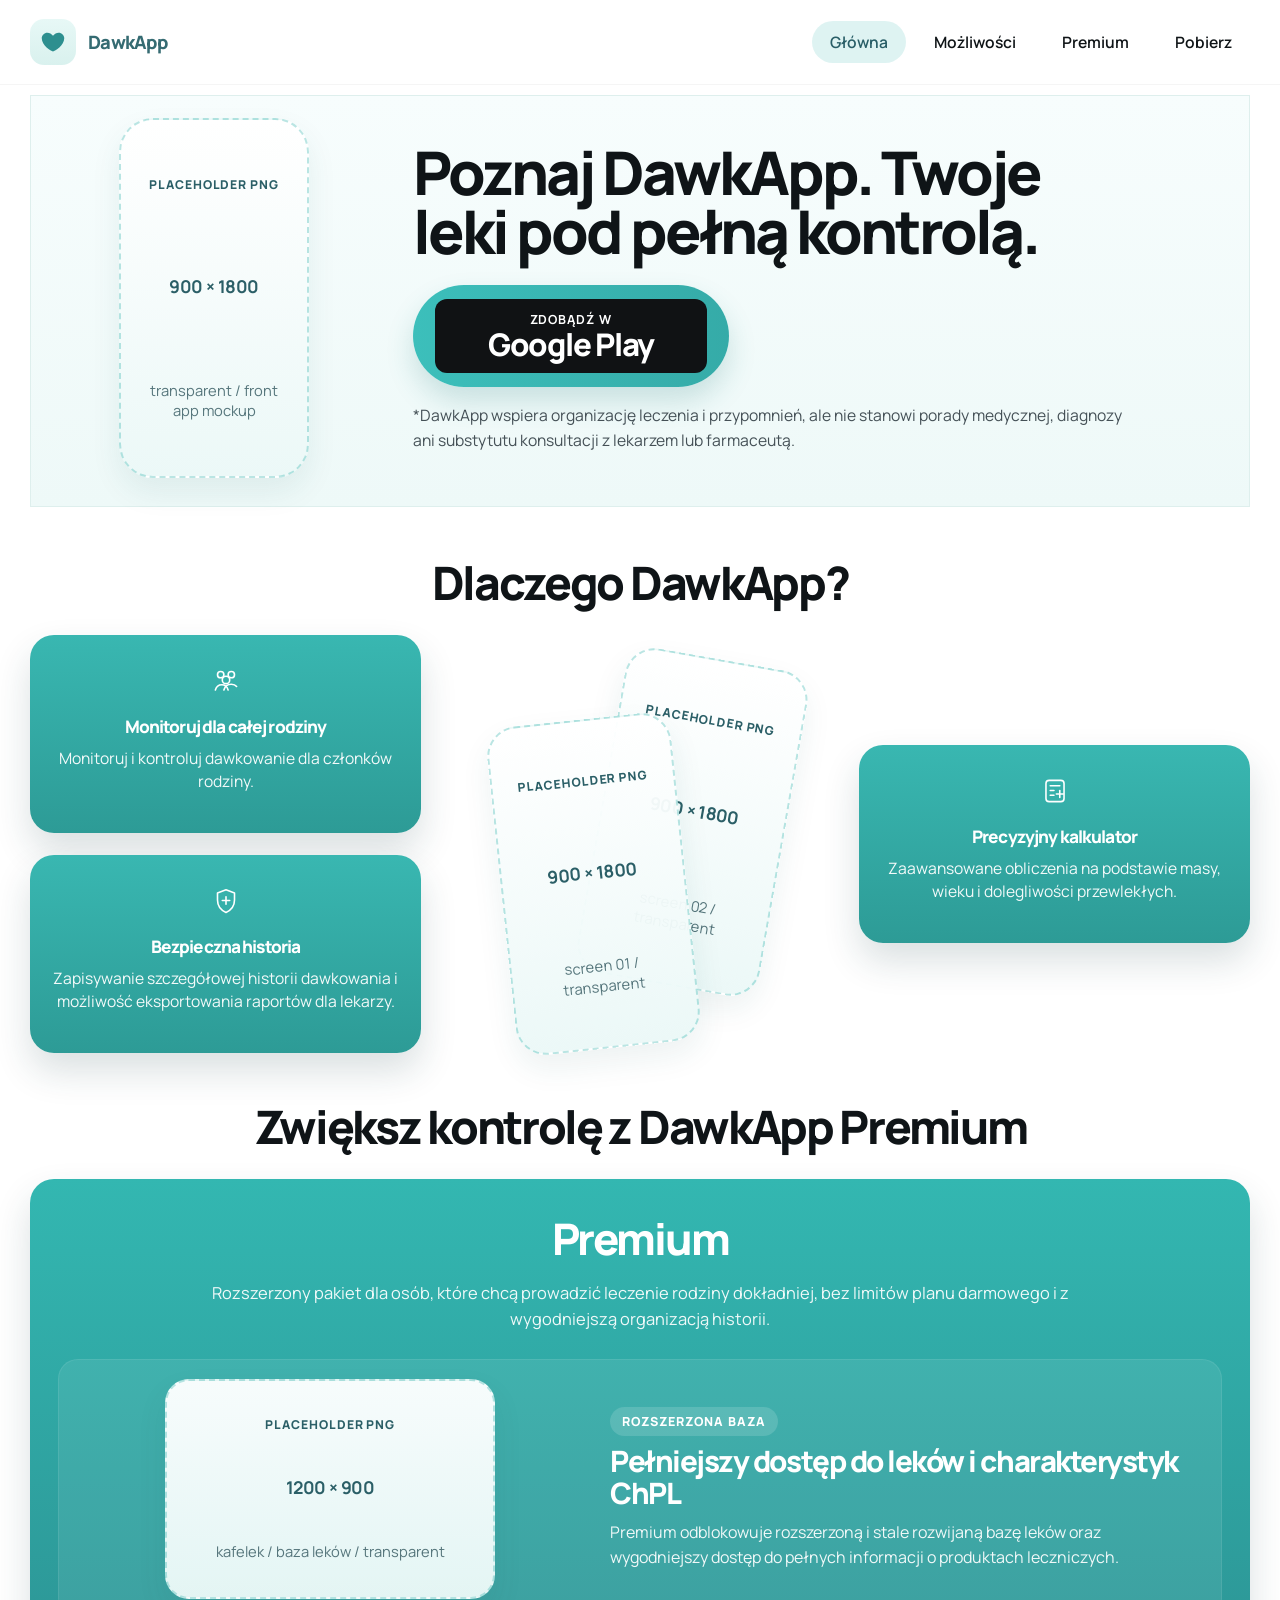
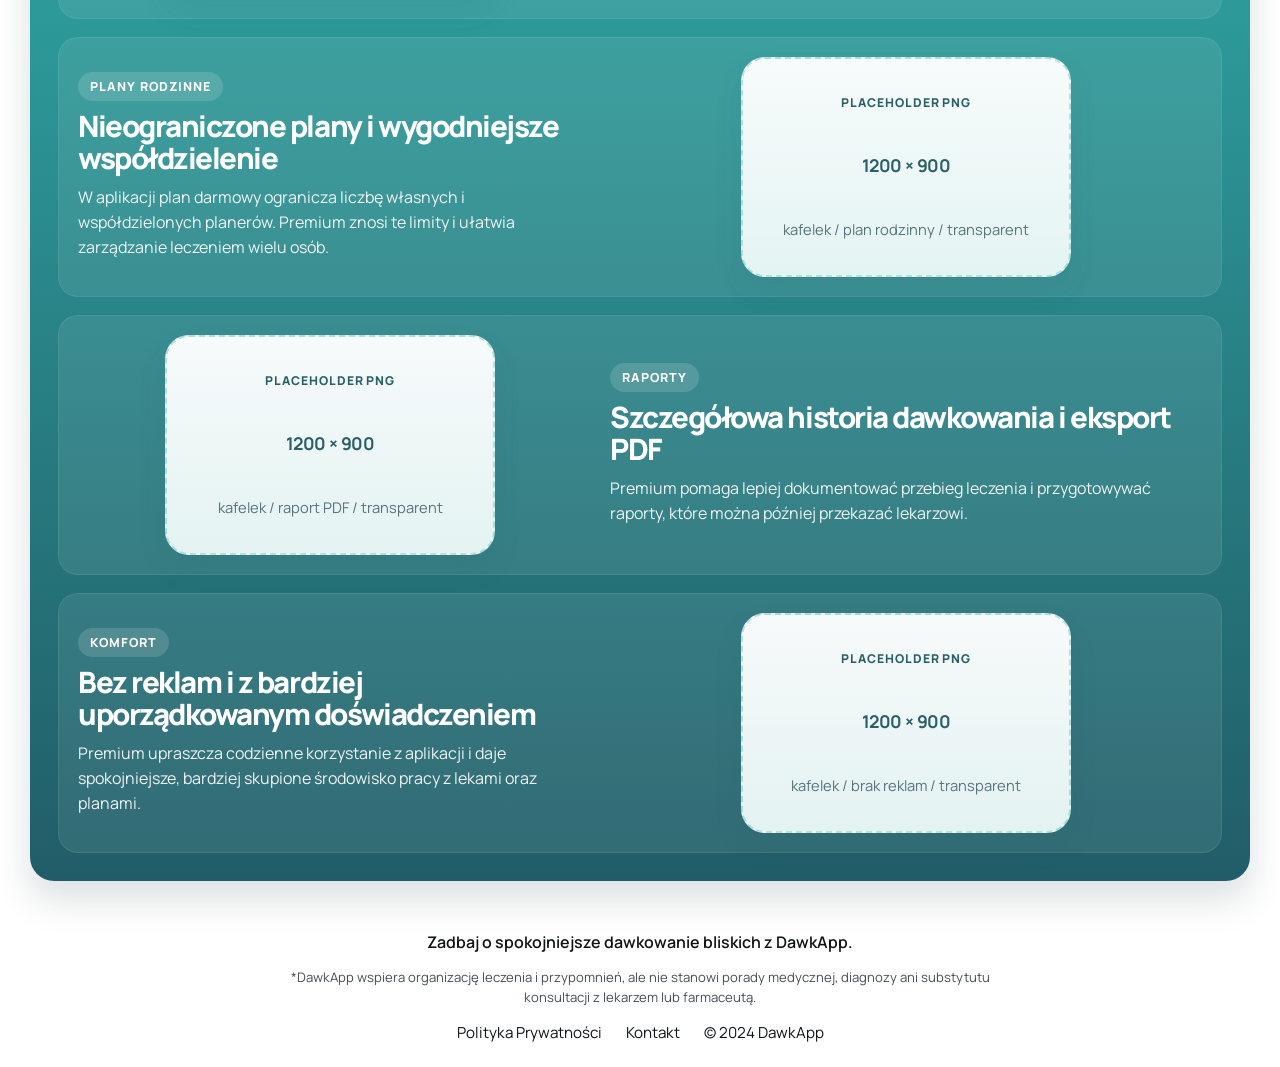
==== index.html @ 33072f31 "Restore cohesive placeholder landing" ====
<!DOCTYPE html>
<html lang="pl">
<head>
    <meta charset="UTF-8">
    <meta name="viewport" content="width=device-width, initial-scale=1.0">
    <title>DawkApp | Bezpieczne dawkowanie dla rodziny</title>
    <meta
        name="description"
        content="Poznaj DawkApp. Twoje leki pod pełną kontrolą. Monitorowanie dawek, kalkulator, historia i funkcje Premium dla całej rodziny."
    >
    <meta name="theme-color" content="#39b0aa">
    <link rel="preconnect" href="https://fonts.googleapis.com">
    <link rel="preconnect" href="https://fonts.gstatic.com" crossorigin>
    <link href="https://fonts.googleapis.com/css2?family=Manrope:wght@400;500;700;800&display=swap" rel="stylesheet">
    <link rel="icon" type="image/png" href="assets/favicon.png">
    <link rel="apple-touch-icon" href="assets/favicon.png">
    <link rel="stylesheet" href="styles.css">
</head>
<body>
    <header class="site-header">
        <div class="shell nav-shell">
            <a class="brand" href="#top" aria-label="DawkApp">
                <span class="brand-mark" aria-hidden="true">
                    <svg viewBox="0 0 64 64" class="brand-mark-svg">
                        <path d="M20 12c-6.6 0-12 5.4-12 12 0 15.1 19.6 28 24 28 4.4 0 24-12.9 24-28 0-6.6-5.4-12-12-12-4.9 0-8.2 2.3-12 6.5C28.2 14.3 24.9 12 20 12Z"></path>
                    </svg>
                </span>
                <span class="brand-wordmark">DawkApp</span>
            </a>

            <nav class="site-nav" aria-label="Główna nawigacja">
                <a href="#top" class="is-active">Główna</a>
                <a href="#mozliwosci">Możliwości</a>
                <a href="#premium">Premium</a>
                <a href="#top">Pobierz</a>
            </nav>
        </div>
    </header>

    <main id="top">
        <section class="hero-section">
            <div class="shell hero-card">
                <div class="hero-visual">
                    <div class="art-placeholder art-phone" aria-label="Placeholder grafiki telefonu">
                        <span class="art-label">Placeholder PNG</span>
                        <strong>900 × 1800</strong>
                        <span>transparent / front app mockup</span>
                    </div>
                </div>

                <div class="hero-copy">
                    <h1>Poznaj DawkApp. Twoje leki pod pełną kontrolą.</h1>

                    <a
                        class="store-pill"
                        href="https://play.google.com/store/apps/details?id=com.dobradawka.app"
                        target="_blank"
                        rel="noopener noreferrer"
                        aria-label="Pobierz DawkApp z Google Play"
                    >
                        <span class="store-badge">
                            <span class="store-badge-kicker">ZDOBĄDŹ W</span>
                            <span class="store-badge-name">Google Play</span>
                        </span>
                    </a>

                    <p class="hero-note">
                        *DawkApp wspiera organizację leczenia i przypomnień, ale nie stanowi porady medycznej,
                        diagnozy ani substytutu konsultacji z lekarzem lub farmaceutą.
                    </p>
                </div>
            </div>
        </section>

        <section id="mozliwosci" class="section">
            <div class="shell">
                <h2 class="section-title">Dlaczego DawkApp?</h2>

                <div class="features-layout">
                    <div class="feature-stack">
                        <article class="feature-card">
                            <div class="feature-icon" aria-hidden="true">
                                <svg viewBox="0 0 64 64" class="feature-icon-svg">
                                    <circle cx="22" cy="20" r="6"></circle>
                                    <circle cx="42" cy="20" r="6"></circle>
                                    <circle cx="32" cy="30" r="7"></circle>
                                    <path d="M12 49c1.8-6.2 6.1-9.8 12-9.8S34.2 42.8 36 49"></path>
                                    <path d="M28 49c1.8-6.8 6.7-11 14-11 4.2 0 7.8 1.4 10 4.2"></path>
                                </svg>
                            </div>
                            <h3>Monitoruj dla całej rodziny</h3>
                            <p>Monitoruj i kontroluj dawkowanie dla członków rodziny.</p>
                        </article>

                        <article class="feature-card">
                            <div class="feature-icon" aria-hidden="true">
                                <svg viewBox="0 0 64 64" class="feature-icon-svg">
                                    <path d="M32 11 48 17v13c0 10.6-6.6 19.2-16 23.5C22.6 49.2 16 40.6 16 30V17Z"></path>
                                    <path d="M25 31h14"></path>
                                    <path d="M32 24v14"></path>
                                </svg>
                            </div>
                            <h3>Bezpieczna historia</h3>
                            <p>Zapisywanie szczegółowej historii dawkowania i możliwość eksportowania raportów dla lekarzy.</p>
                        </article>
                    </div>

                    <div class="feature-phones" aria-label="Placeholder pod ekrany aplikacji">
                        <div class="art-placeholder art-screen art-screen-front">
                            <span class="art-label">Placeholder PNG</span>
                            <strong>900 × 1800</strong>
                            <span>screen 01 / transparent</span>
                        </div>
                        <div class="art-placeholder art-screen art-screen-back">
                            <span class="art-label">Placeholder PNG</span>
                            <strong>900 × 1800</strong>
                            <span>screen 02 / transparent</span>
                        </div>
                    </div>

                    <article class="feature-card">
                        <div class="feature-icon" aria-hidden="true">
                            <svg viewBox="0 0 64 64" class="feature-icon-svg">
                                <rect x="15" y="12" width="34" height="40" rx="6"></rect>
                                <path d="M23 22h18"></path>
                                <path d="M23 31h7"></path>
                                <path d="M23 40h7"></path>
                                <path d="M41 31v13"></path>
                                <path d="M34.5 37.5h13"></path>
                            </svg>
                        </div>
                        <h3>Precyzyjny kalkulator</h3>
                        <p>Zaawansowane obliczenia na podstawie masy, wieku i dolegliwości przewlekłych.</p>
                    </article>
                </div>
            </div>
        </section>

        <section id="premium" class="section premium-section">
            <div class="shell">
                <h2 class="section-title">Zwiększ kontrolę z DawkApp Premium</h2>

                <div class="premium-panel">
                    <div class="premium-heading">Premium</div>
                    <p class="premium-lead">
                        Rozszerzony pakiet dla osób, które chcą prowadzić leczenie rodziny dokładniej,
                        bez limitów planu darmowego i z wygodniejszą organizacją historii.
                    </p>

                    <div class="premium-story">
                        <article class="premium-row">
                            <div class="premium-media">
                                <div class="art-placeholder art-wide">
                                    <span class="art-label">Placeholder PNG</span>
                                    <strong>1200 × 900</strong>
                                    <span>kafelek / baza leków / transparent</span>
                                </div>
                            </div>
                            <div class="premium-copy">
                                <span class="premium-tag">Rozszerzona baza</span>
                                <h3>Pełniejszy dostęp do leków i charakterystyk ChPL</h3>
                                <p>
                                    Premium odblokowuje rozszerzoną i stale rozwijaną bazę leków oraz wygodniejszy
                                    dostęp do pełnych informacji o produktach leczniczych.
                                </p>
                            </div>
                        </article>

                        <article class="premium-row premium-row-reverse">
                            <div class="premium-media">
                                <div class="art-placeholder art-wide">
                                    <span class="art-label">Placeholder PNG</span>
                                    <strong>1200 × 900</strong>
                                    <span>kafelek / plan rodzinny / transparent</span>
                                </div>
                            </div>
                            <div class="premium-copy">
                                <span class="premium-tag">Plany rodzinne</span>
                                <h3>Nieograniczone plany i wygodniejsze współdzielenie</h3>
                                <p>
                                    W aplikacji plan darmowy ogranicza liczbę własnych i współdzielonych planerów.
                                    Premium znosi te limity i ułatwia zarządzanie leczeniem wielu osób.
                                </p>
                            </div>
                        </article>

                        <article class="premium-row">
                            <div class="premium-media">
                                <div class="art-placeholder art-wide">
                                    <span class="art-label">Placeholder PNG</span>
                                    <strong>1200 × 900</strong>
                                    <span>kafelek / raport PDF / transparent</span>
                                </div>
                            </div>
                            <div class="premium-copy">
                                <span class="premium-tag">Raporty</span>
                                <h3>Szczegółowa historia dawkowania i eksport PDF</h3>
                                <p>
                                    Premium pomaga lepiej dokumentować przebieg leczenia i przygotowywać raporty,
                                    które można później przekazać lekarzowi.
                                </p>
                            </div>
                        </article>

                        <article class="premium-row premium-row-reverse">
                            <div class="premium-media">
                                <div class="art-placeholder art-wide">
                                    <span class="art-label">Placeholder PNG</span>
                                    <strong>1200 × 900</strong>
                                    <span>kafelek / brak reklam / transparent</span>
                                </div>
                            </div>
                            <div class="premium-copy">
                                <span class="premium-tag">Komfort</span>
                                <h3>Bez reklam i z bardziej uporządkowanym doświadczeniem</h3>
                                <p>
                                    Premium upraszcza codzienne korzystanie z aplikacji i daje spokojniejsze,
                                    bardziej skupione środowisko pracy z lekami oraz planami.
                                </p>
                            </div>
                        </article>
                    </div>
                </div>
            </div>
        </section>
    </main>

    <footer class="site-footer">
        <div class="shell footer-shell">
            <p class="footer-closing">Zadbaj o spokojniejsze dawkowanie bliskich z DawkApp.</p>
            <p class="footer-disclaimer">
                *DawkApp wspiera organizację leczenia i przypomnień, ale nie stanowi porady medycznej,
                diagnozy ani substytutu konsultacji z lekarzem lub farmaceutą.
            </p>
            <div class="footer-links">
                <a href="privacy.html">Polityka Prywatności</a>
                <a href="mailto:cjdevski@gmail.com">Kontakt</a>
                <span>© 2024 DawkApp</span>
            </div>
        </div>
    </footer>
</body>
</html>
---- styles.css ----
:root {
    --bg: #ffffff;
    --bg-soft: #f2fbfb;
    --card: #39b7b1;
    --card-deep: #2d9b96;
    --teal: #37b5b1;
    --teal-deep: #1f5f68;
    --teal-ink: #295e67;
    --mint: #dff4ef;
    --ink: #0f1417;
    --muted: #445056;
    --line: rgba(18, 32, 37, 0.08);
    --shadow-soft: 0 14px 30px rgba(31, 83, 86, 0.08);
    --shadow-card: 0 18px 36px rgba(22, 64, 69, 0.16);
    --shell: 1220px;
}

* {
    box-sizing: border-box;
}

html {
    scroll-behavior: smooth;
}

body {
    margin: 0;
    min-height: 100vh;
    color: var(--ink);
    font-family: "Manrope", sans-serif;
    background: var(--bg);
}

svg,
img {
    display: block;
    max-width: 100%;
}

a {
    color: inherit;
    text-decoration: none;
}

.shell {
    width: min(calc(100% - 40px), var(--shell));
    margin: 0 auto;
}

.site-header {
    position: sticky;
    top: 0;
    z-index: 20;
    background: rgba(255, 255, 255, 0.94);
    backdrop-filter: blur(14px);
    border-bottom: 1px solid rgba(0, 0, 0, 0.04);
}

.nav-shell {
    display: flex;
    align-items: center;
    justify-content: space-between;
    gap: 20px;
    min-height: 84px;
}

.brand {
    display: inline-flex;
    align-items: center;
    gap: 12px;
}

.brand-mark {
    display: inline-flex;
    align-items: center;
    justify-content: center;
    width: 46px;
    height: 46px;
    border-radius: 14px;
    background: linear-gradient(180deg, #e7f8f6 0%, #d9f1ee 100%);
}

.brand-mark-svg {
    width: 30px;
    height: 30px;
    fill: #2d8f8f;
}

.brand-wordmark {
    font-size: 1.15rem;
    font-weight: 800;
    color: #356b72;
    letter-spacing: -0.04em;
}

.site-nav {
    display: flex;
    align-items: center;
    gap: 10px;
    flex-wrap: wrap;
}

.site-nav a {
    padding: 10px 18px;
    border-radius: 999px;
    font-size: 0.98rem;
    font-weight: 600;
    transition: background 0.18s ease, color 0.18s ease;
}

.site-nav a:hover,
.site-nav a.is-active {
    background: rgba(53, 179, 173, 0.16);
    color: var(--teal-ink);
}

.section {
    padding: 52px 0 22px;
}

.hero-section {
    padding-top: 10px;
}

.hero-card {
    display: grid;
    grid-template-columns: 310px minmax(0, 1fr);
    align-items: center;
    gap: 44px;
    padding: 22px 28px 28px;
    background: linear-gradient(180deg, #f7fdfd 0%, #eef9f8 100%);
    border: 1px solid #deefed;
}

.hero-copy h1,
.section-title,
.feature-card h3,
.premium-heading,
.premium-copy h3 {
    margin: 0;
    font-weight: 800;
    letter-spacing: -0.05em;
}

.hero-copy h1 {
    max-width: 720px;
    margin-bottom: 24px;
    font-size: clamp(2.5rem, 4.7vw, 4.35rem);
    line-height: 0.98;
}

.store-pill {
    display: inline-flex;
    padding: 14px 22px;
    border-radius: 999px;
    background: linear-gradient(90deg, #3cbfbb 0%, #35aba8 100%);
    box-shadow: 0 14px 28px rgba(36, 127, 123, 0.2);
}

.store-badge {
    display: inline-flex;
    flex-direction: column;
    justify-content: center;
    min-width: 272px;
    min-height: 74px;
    padding: 12px 30px;
    border-radius: 12px;
    background: #101214;
    color: #ffffff;
    text-align: center;
}

.store-badge-kicker {
    font-size: 0.78rem;
    font-weight: 700;
    letter-spacing: 0.08em;
}

.store-badge-name {
    font-size: 1.95rem;
    font-weight: 800;
    line-height: 1.04;
    letter-spacing: -0.04em;
}

.hero-note,
.footer-disclaimer,
.premium-copy p,
.policy-card p,
.policy-card li {
    color: var(--muted);
    line-height: 1.58;
}

.hero-note {
    max-width: 720px;
    margin: 16px 0 0;
    font-size: 0.98rem;
}

.section-title {
    margin-bottom: 28px;
    text-align: center;
    font-size: clamp(2.15rem, 3.6vw, 3.25rem);
    line-height: 1.04;
}

.features-layout {
    display: grid;
    grid-template-columns: minmax(260px, 1fr) 390px minmax(260px, 1fr);
    align-items: center;
    gap: 24px;
}

.feature-stack {
    display: grid;
    gap: 22px;
}

.feature-card {
    min-height: 198px;
    padding: 26px 22px;
    border-radius: 24px;
    background: linear-gradient(180deg, var(--card) 0%, var(--card-deep) 100%);
    color: #ffffff;
    text-align: center;
    box-shadow: var(--shadow-card);
}

.feature-icon {
    display: inline-flex;
    align-items: center;
    justify-content: center;
    width: 40px;
    height: 40px;
    margin: 0 auto 16px;
}

.feature-icon-svg {
    width: 34px;
    height: 34px;
    fill: none;
    stroke: #ffffff;
    stroke-width: 3;
    stroke-linecap: round;
    stroke-linejoin: round;
}

.feature-card h3 {
    margin-bottom: 10px;
    font-size: 1.08rem;
    line-height: 1.15;
}

.feature-card p {
    margin: 0;
    font-size: 0.98rem;
    line-height: 1.45;
    color: rgba(255, 255, 255, 0.94);
}

.feature-phones {
    position: relative;
    height: 410px;
}

.art-placeholder {
    display: grid;
    place-items: center;
    gap: 6px;
    padding: 18px;
    text-align: center;
    color: #2b5f67;
    background: linear-gradient(180deg, rgba(255, 255, 255, 0.96) 0%, rgba(235, 248, 247, 0.96) 100%);
    border: 2px dashed rgba(53, 179, 173, 0.34);
    box-shadow: var(--shadow-soft);
}

.art-label {
    font-size: 0.76rem;
    font-weight: 800;
    letter-spacing: 0.08em;
    text-transform: uppercase;
}

.art-placeholder strong {
    font-size: 1.1rem;
    letter-spacing: -0.03em;
}

.art-placeholder span:last-child {
    font-size: 0.92rem;
    color: #55757b;
}

.art-phone {
    width: min(100%, 190px);
    min-height: 360px;
    margin: 0 auto;
    border-radius: 34px;
}

.art-screen {
    position: absolute;
    width: 185px;
    min-height: 330px;
    border-radius: 30px;
}

.art-screen-front {
    left: 56px;
    bottom: 0;
    z-index: 2;
    transform: rotate(-6deg);
}

.art-screen-back {
    right: 50px;
    top: 18px;
    z-index: 1;
    transform: rotate(10deg);
}

.premium-section {
    padding-top: 28px;
}

.premium-panel {
    padding: 30px 28px 28px;
    border-radius: 24px;
    background: linear-gradient(180deg, #33b7b1 0%, #215d68 100%);
    color: #ffffff;
    box-shadow: var(--shadow-card);
}

.premium-heading {
    margin-bottom: 12px;
    text-align: center;
    font-size: clamp(2rem, 3.4vw, 2.85rem);
}

.premium-lead {
    max-width: 860px;
    margin: 0 auto 26px;
    text-align: center;
    color: rgba(255, 255, 255, 0.92);
    font-size: 1.03rem;
    line-height: 1.6;
}

.premium-story {
    display: grid;
    gap: 18px;
}

.premium-row {
    display: grid;
    grid-template-columns: minmax(280px, 0.92fr) minmax(0, 1.08fr);
    align-items: center;
    gap: 28px;
    padding: 20px;
    border-radius: 20px;
    background: rgba(255, 255, 255, 0.08);
    box-shadow: inset 0 0 0 1px rgba(255, 255, 255, 0.08);
}

.premium-row-reverse .premium-media {
    order: 2;
}

.premium-row-reverse .premium-copy {
    order: 1;
}

.premium-media {
    display: flex;
    justify-content: center;
}

.art-wide {
    width: min(100%, 330px);
    min-height: 220px;
    border-radius: 24px;
}

.premium-copy {
    display: grid;
    gap: 10px;
}

.premium-tag {
    display: inline-flex;
    width: fit-content;
    padding: 6px 12px;
    border-radius: 999px;
    background: rgba(255, 255, 255, 0.14);
    font-size: 0.78rem;
    font-weight: 800;
    letter-spacing: 0.08em;
    text-transform: uppercase;
}

.premium-copy h3 {
    font-size: clamp(1.45rem, 2.3vw, 2rem);
    line-height: 1.08;
}

.premium-copy p {
    margin: 0;
    color: rgba(255, 255, 255, 0.92);
}

.site-footer {
    padding: 28px 0 24px;
}

.footer-shell {
    display: flex;
    flex-direction: column;
    align-items: center;
    gap: 14px;
}

.footer-closing {
    margin: 0;
    text-align: center;
    font-size: 1rem;
    font-weight: 600;
}

.footer-disclaimer {
    max-width: 720px;
    margin: 0;
    text-align: center;
    font-size: 0.82rem;
}

.footer-links {
    display: flex;
    align-items: center;
    justify-content: center;
    gap: 24px;
    flex-wrap: wrap;
    font-size: 0.95rem;
}

.footer-links a:hover,
.back-link:hover {
    color: var(--teal-ink);
}

.policy-body {
    background: linear-gradient(180deg, #ffffff 0%, #f7fbfb 100%);
}

.policy-layout {
    width: min(calc(100% - 40px), 980px);
    margin: 0 auto;
    padding: 34px 0 48px;
}

.policy-header {
    position: static;
}

.back-link {
    display: inline-flex;
    margin-bottom: 18px;
    color: var(--teal-ink);
    font-weight: 700;
}

.policy-card {
    padding: 32px;
    border-radius: 28px;
    background: rgba(255, 255, 255, 0.94);
    border: 1px solid rgba(0, 0, 0, 0.04);
    box-shadow: var(--shadow-soft);
}

.policy-eyebrow {
    margin: 0 0 8px;
    color: #2f7f83;
    font-size: 0.88rem;
    font-weight: 800;
    letter-spacing: 0.08em;
    text-transform: uppercase;
}

.policy-card h1 {
    margin: 0 0 8px;
    font-size: clamp(2.2rem, 4vw, 3.5rem);
    letter-spacing: -0.04em;
}

.policy-card h2 {
    margin: 26px 0 10px;
    font-size: 1.35rem;
    letter-spacing: -0.03em;
}

.policy-card ul {
    padding-left: 22px;
}

.policy-meta {
    margin: 0;
    color: #667177;
}

@media (max-width: 1120px) {
    .hero-card,
    .features-layout,
    .premium-row {
        grid-template-columns: 1fr;
    }

    .hero-card,
    .hero-copy,
    .feature-card,
    .premium-row {
        text-align: center;
    }

    .hero-copy {
        display: flex;
        flex-direction: column;
        align-items: center;
    }

    .feature-phones {
        width: min(100%, 360px);
        margin: 0 auto;
    }

    .premium-row-reverse .premium-media,
    .premium-row-reverse .premium-copy {
        order: initial;
    }

    .premium-tag {
        margin: 0 auto;
    }
}

@media (max-width: 760px) {
    .shell,
    .policy-layout {
        width: min(calc(100% - 24px), var(--shell));
    }

    .nav-shell,
    .site-nav,
    .footer-links {
        flex-direction: column;
    }

    .nav-shell {
        min-height: auto;
        padding: 14px 0;
    }

    .site-nav,
    .footer-links {
        align-items: center;
    }

    .hero-card {
        gap: 28px;
        padding: 22px 18px;
    }

    .hero-copy h1 {
        font-size: clamp(2.2rem, 9vw, 3.2rem);
    }

    .store-pill,
    .store-badge {
        width: 100%;
        min-width: 0;
    }

    .store-badge-name {
        font-size: 1.6rem;
    }

    .feature-phones {
        height: 330px;
    }

    .art-screen {
        width: 150px;
        min-height: 260px;
    }

    .art-screen-front {
        left: 34px;
    }

    .art-screen-back {
        right: 34px;
    }

    .premium-panel,
    .policy-card {
        padding: 22px;
    }
}

@media (max-width: 520px) {
    .site-nav a {
        padding: 8px 12px;
    }

    .brand-mark {
        width: 40px;
        height: 40px;
    }

    .brand-mark-svg {
        width: 26px;
        height: 26px;
    }

    .art-phone {
        width: min(100%, 160px);
        min-height: 310px;
        border-radius: 28px;
    }

    .feature-card {
        min-height: 0;
    }

    .feature-phones {
        height: 290px;
        width: 250px;
    }

    .art-screen {
        width: 126px;
        min-height: 220px;
        border-radius: 24px;
    }

    .art-screen-front {
        left: 16px;
    }

    .art-screen-back {
        right: 10px;
    }

    .art-wide {
        min-height: 190px;
    }
}
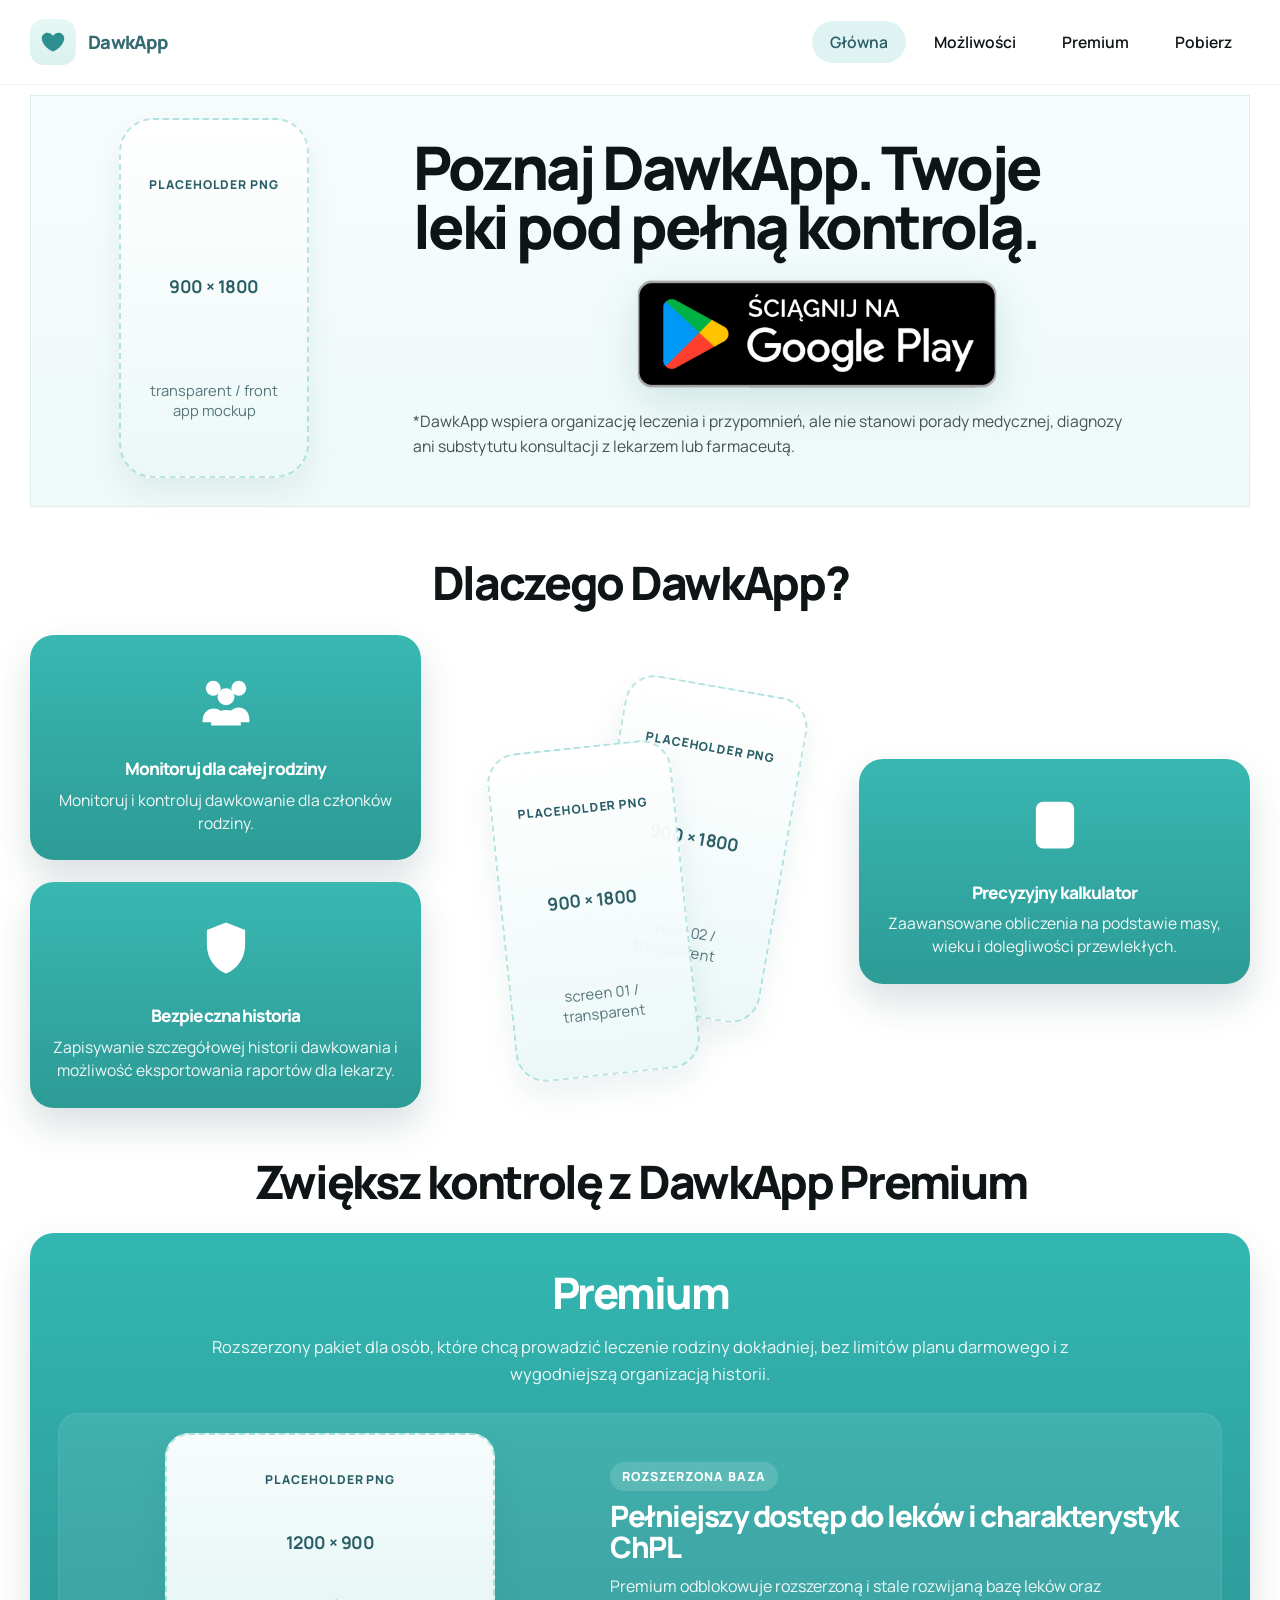
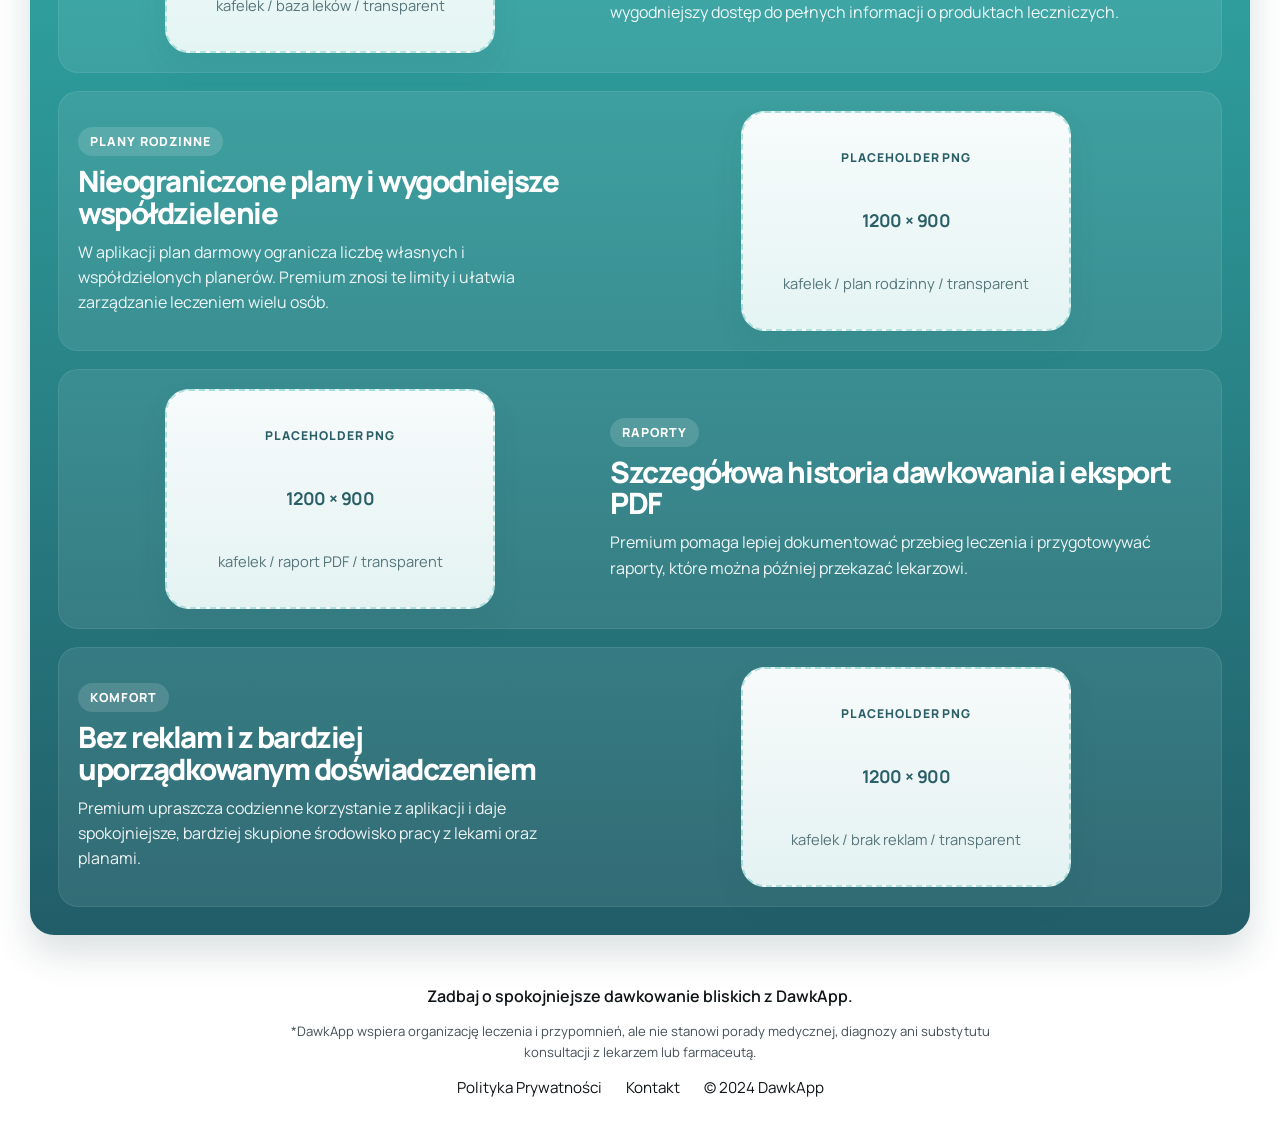
==== commit 2f990ad4: "Polish feature icons and use Play badge asset" ====
--- a/index.html
+++ b/index.html
@@ -58,10 +58,11 @@
                         rel="noopener noreferrer"
                         aria-label="Pobierz DawkApp z Google Play"
                     >
-                        <span class="store-badge">
-                            <span class="store-badge-kicker">ZDOBĄDŹ W</span>
-                            <span class="store-badge-name">Google Play</span>
-                        </span>
+                        <img
+                            src="user_Folder/sciagnij_na_play.png"
+                            alt="Pobierz z Google Play"
+                            class="store-badge-image"
+                        >
                     </a>
 
                     <p class="hero-note">
@@ -81,11 +82,12 @@
                         <article class="feature-card">
                             <div class="feature-icon" aria-hidden="true">
                                 <svg viewBox="0 0 64 64" class="feature-icon-svg">
-                                    <circle cx="22" cy="20" r="6"></circle>
-                                    <circle cx="42" cy="20" r="6"></circle>
-                                    <circle cx="32" cy="30" r="7"></circle>
-                                    <path d="M12 49c1.8-6.2 6.1-9.8 12-9.8S34.2 42.8 36 49"></path>
-                                    <path d="M28 49c1.8-6.8 6.7-11 14-11 4.2 0 7.8 1.4 10 4.2"></path>
+                                    <circle cx="20" cy="20" r="7"></circle>
+                                    <circle cx="44" cy="20" r="7"></circle>
+                                    <circle cx="32" cy="28" r="8"></circle>
+                                    <path d="M10 50c0-6.5 4.7-11 10.5-11S31 43.5 31 50v2H10Z"></path>
+                                    <path d="M33 50c0-7.2 5-12 11-12s10 4.8 10 12v2H33Z"></path>
+                                    <path d="M18 54c0-8 5.8-13.5 14-13.5S46 46 46 54v1H18Z"></path>
                                 </svg>
                             </div>
                             <h3>Monitoruj dla całej rodziny</h3>
@@ -95,9 +97,8 @@
                         <article class="feature-card">
                             <div class="feature-icon" aria-hidden="true">
                                 <svg viewBox="0 0 64 64" class="feature-icon-svg">
-                                    <path d="M32 11 48 17v13c0 10.6-6.6 19.2-16 23.5C22.6 49.2 16 40.6 16 30V17Z"></path>
-                                    <path d="M25 31h14"></path>
-                                    <path d="M32 24v14"></path>
+                                    <path d="M32 8 50 15v14c0 13-8 23.4-18 27-10-3.6-18-14-18-27V15Z"></path>
+                                    <path d="M29 22h6v10h10v6H35v10h-6V38H19v-6h10Z"></path>
                                 </svg>
                             </div>
                             <h3>Bezpieczna historia</h3>
@@ -121,12 +122,13 @@
                     <article class="feature-card">
                         <div class="feature-icon" aria-hidden="true">
                             <svg viewBox="0 0 64 64" class="feature-icon-svg">
-                                <rect x="15" y="12" width="34" height="40" rx="6"></rect>
-                                <path d="M23 22h18"></path>
-                                <path d="M23 31h7"></path>
-                                <path d="M23 40h7"></path>
-                                <path d="M41 31v13"></path>
-                                <path d="M34.5 37.5h13"></path>
+                                <rect x="14" y="10" width="36" height="44" rx="7"></rect>
+                                <rect x="20" y="16" width="24" height="8" rx="2"></rect>
+                                <rect x="20" y="29" width="8" height="8" rx="2"></rect>
+                                <rect x="20" y="40" width="8" height="8" rx="2"></rect>
+                                <rect x="32" y="29" width="12" height="4" rx="2"></rect>
+                                <rect x="36" y="25" width="4" height="12" rx="2"></rect>
+                                <rect x="32" y="42" width="12" height="4" rx="2"></rect>
                             </svg>
                         </div>
                         <h3>Precyzyjny kalkulator</h3>
--- a/styles.css
+++ b/styles.css
@@ -151,36 +151,14 @@
 
 .store-pill {
     display: inline-flex;
-    padding: 14px 22px;
-    border-radius: 999px;
-    background: linear-gradient(90deg, #3cbfbb 0%, #35aba8 100%);
-    box-shadow: 0 14px 28px rgba(36, 127, 123, 0.2);
-}
-
-.store-badge {
-    display: inline-flex;
-    flex-direction: column;
+    align-items: center;
     justify-content: center;
-    min-width: 272px;
-    min-height: 74px;
-    padding: 12px 30px;
-    border-radius: 12px;
-    background: #101214;
-    color: #ffffff;
-    text-align: center;
-}
-
-.store-badge-kicker {
-    font-size: 0.78rem;
-    font-weight: 700;
-    letter-spacing: 0.08em;
-}
-
-.store-badge-name {
-    font-size: 1.95rem;
-    font-weight: 800;
-    line-height: 1.04;
-    letter-spacing: -0.04em;
+}
+
+.store-badge-image {
+    width: min(100%, 360px);
+    height: auto;
+    filter: drop-shadow(0 12px 22px rgba(36, 127, 123, 0.18));
 }
 
 .hero-note,
@@ -231,19 +209,15 @@
     display: inline-flex;
     align-items: center;
     justify-content: center;
-    width: 40px;
-    height: 40px;
-    margin: 0 auto 16px;
+    width: 80px;
+    height: 80px;
+    margin: 0 auto 18px;
 }
 
 .feature-icon-svg {
-    width: 34px;
-    height: 34px;
-    fill: none;
-    stroke: #ffffff;
-    stroke-width: 3;
-    stroke-linecap: round;
-    stroke-linejoin: round;
+    width: 68px;
+    height: 68px;
+    fill: #ffffff;
 }
 
 .feature-card h3 {
@@ -575,13 +549,8 @@
     }
 
     .store-pill,
-    .store-badge {
+    .store-badge-image {
         width: 100%;
-        min-width: 0;
-    }
-
-    .store-badge-name {
-        font-size: 1.6rem;
     }
 
     .feature-phones {
@@ -620,6 +589,16 @@
     .brand-mark-svg {
         width: 26px;
         height: 26px;
+    }
+
+    .feature-icon {
+        width: 68px;
+        height: 68px;
+    }
+
+    .feature-icon-svg {
+        width: 56px;
+        height: 56px;
     }
 
     .art-phone {
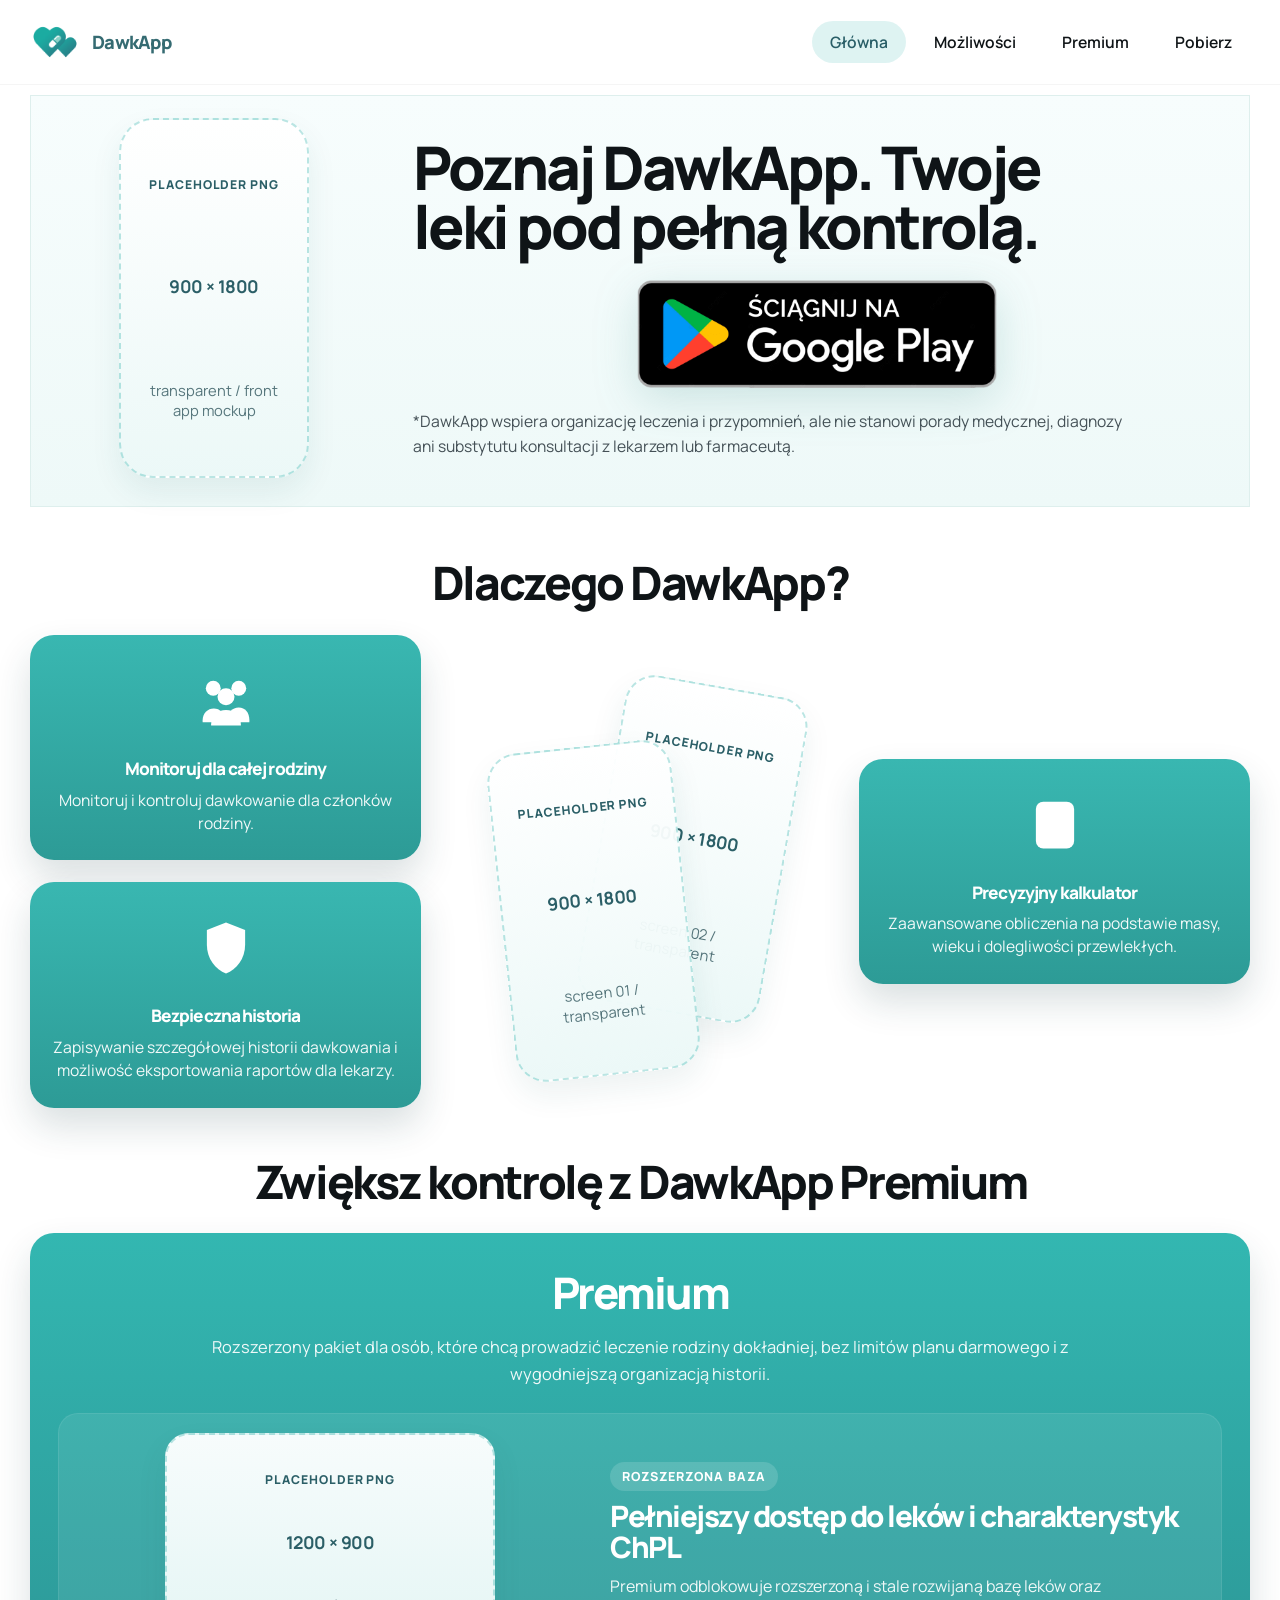
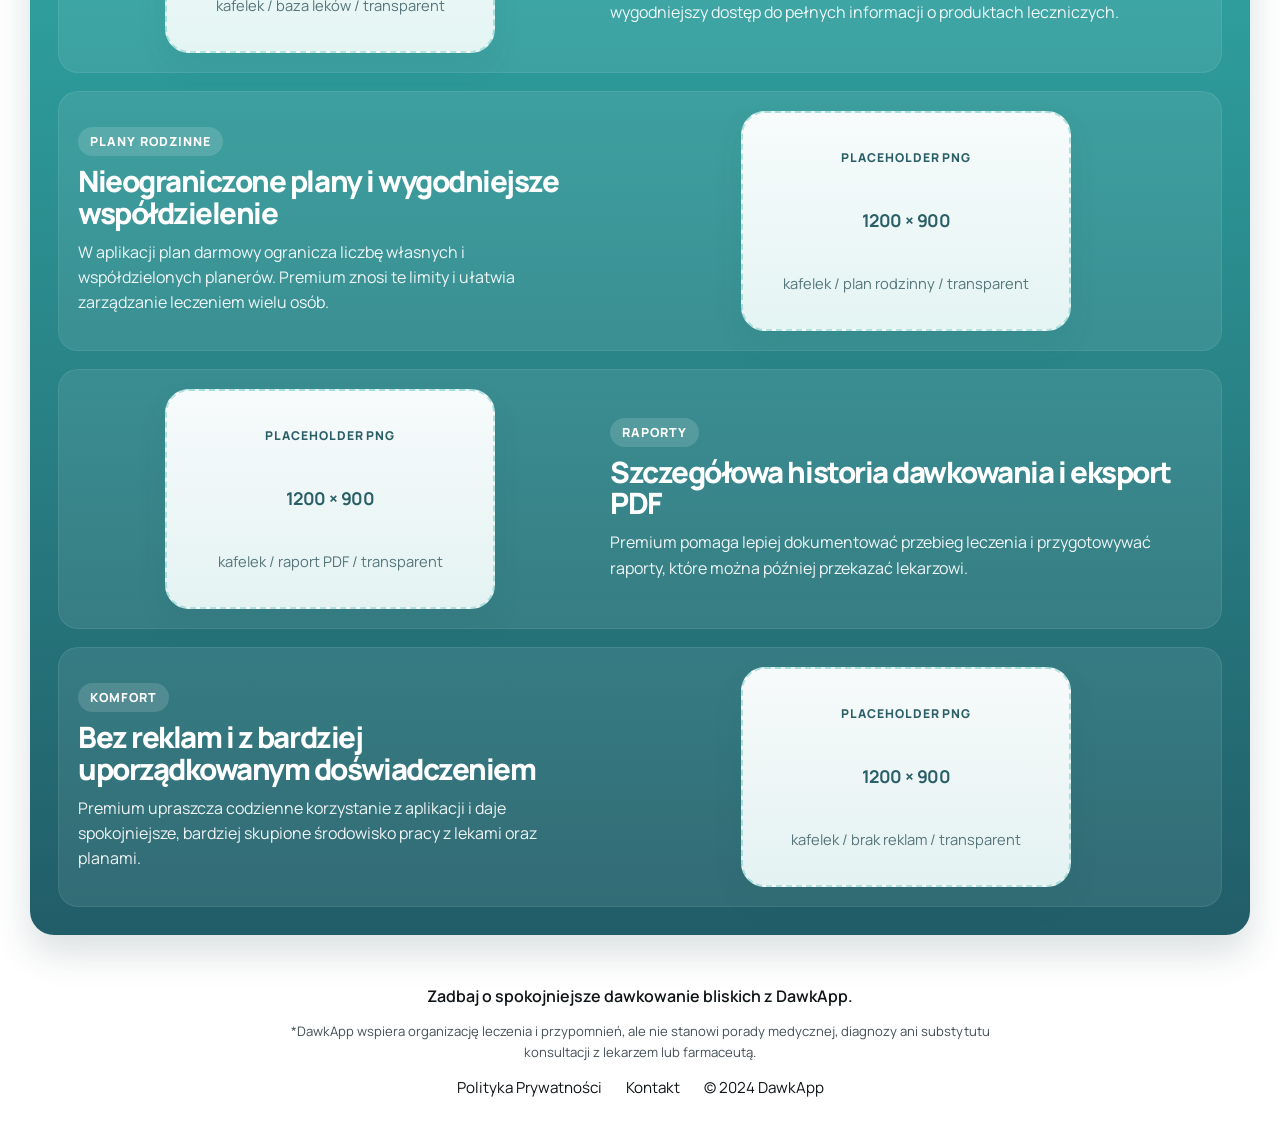
==== commit c825ad10: "Restore official logo in header and tab icon" ====
--- a/index.html
+++ b/index.html
@@ -12,19 +12,15 @@
     <link rel="preconnect" href="https://fonts.googleapis.com">
     <link rel="preconnect" href="https://fonts.gstatic.com" crossorigin>
     <link href="https://fonts.googleapis.com/css2?family=Manrope:wght@400;500;700;800&display=swap" rel="stylesheet">
-    <link rel="icon" type="image/png" href="assets/favicon.png">
-    <link rel="apple-touch-icon" href="assets/favicon.png">
+    <link rel="icon" type="image/png" href="assets/logo.png">
+    <link rel="apple-touch-icon" href="assets/logo.png">
     <link rel="stylesheet" href="styles.css">
 </head>
 <body>
     <header class="site-header">
         <div class="shell nav-shell">
             <a class="brand" href="#top" aria-label="DawkApp">
-                <span class="brand-mark" aria-hidden="true">
-                    <svg viewBox="0 0 64 64" class="brand-mark-svg">
-                        <path d="M20 12c-6.6 0-12 5.4-12 12 0 15.1 19.6 28 24 28 4.4 0 24-12.9 24-28 0-6.6-5.4-12-12-12-4.9 0-8.2 2.3-12 6.5C28.2 14.3 24.9 12 20 12Z"></path>
-                    </svg>
-                </span>
+                <img src="assets/logo.png" alt="Logo DawkApp" class="brand-logo">
                 <span class="brand-wordmark">DawkApp</span>
             </a>
 
--- a/styles.css
+++ b/styles.css
@@ -70,20 +70,10 @@
     gap: 12px;
 }
 
-.brand-mark {
-    display: inline-flex;
-    align-items: center;
-    justify-content: center;
-    width: 46px;
-    height: 46px;
-    border-radius: 14px;
-    background: linear-gradient(180deg, #e7f8f6 0%, #d9f1ee 100%);
-}
-
-.brand-mark-svg {
-    width: 30px;
-    height: 30px;
-    fill: #2d8f8f;
+.brand-logo {
+    width: 50px;
+    height: 50px;
+    object-fit: contain;
 }
 
 .brand-wordmark {
@@ -581,14 +571,9 @@
         padding: 8px 12px;
     }
 
-    .brand-mark {
+    .brand-logo {
         width: 40px;
         height: 40px;
-    }
-
-    .brand-mark-svg {
-        width: 26px;
-        height: 26px;
     }
 
     .feature-icon {
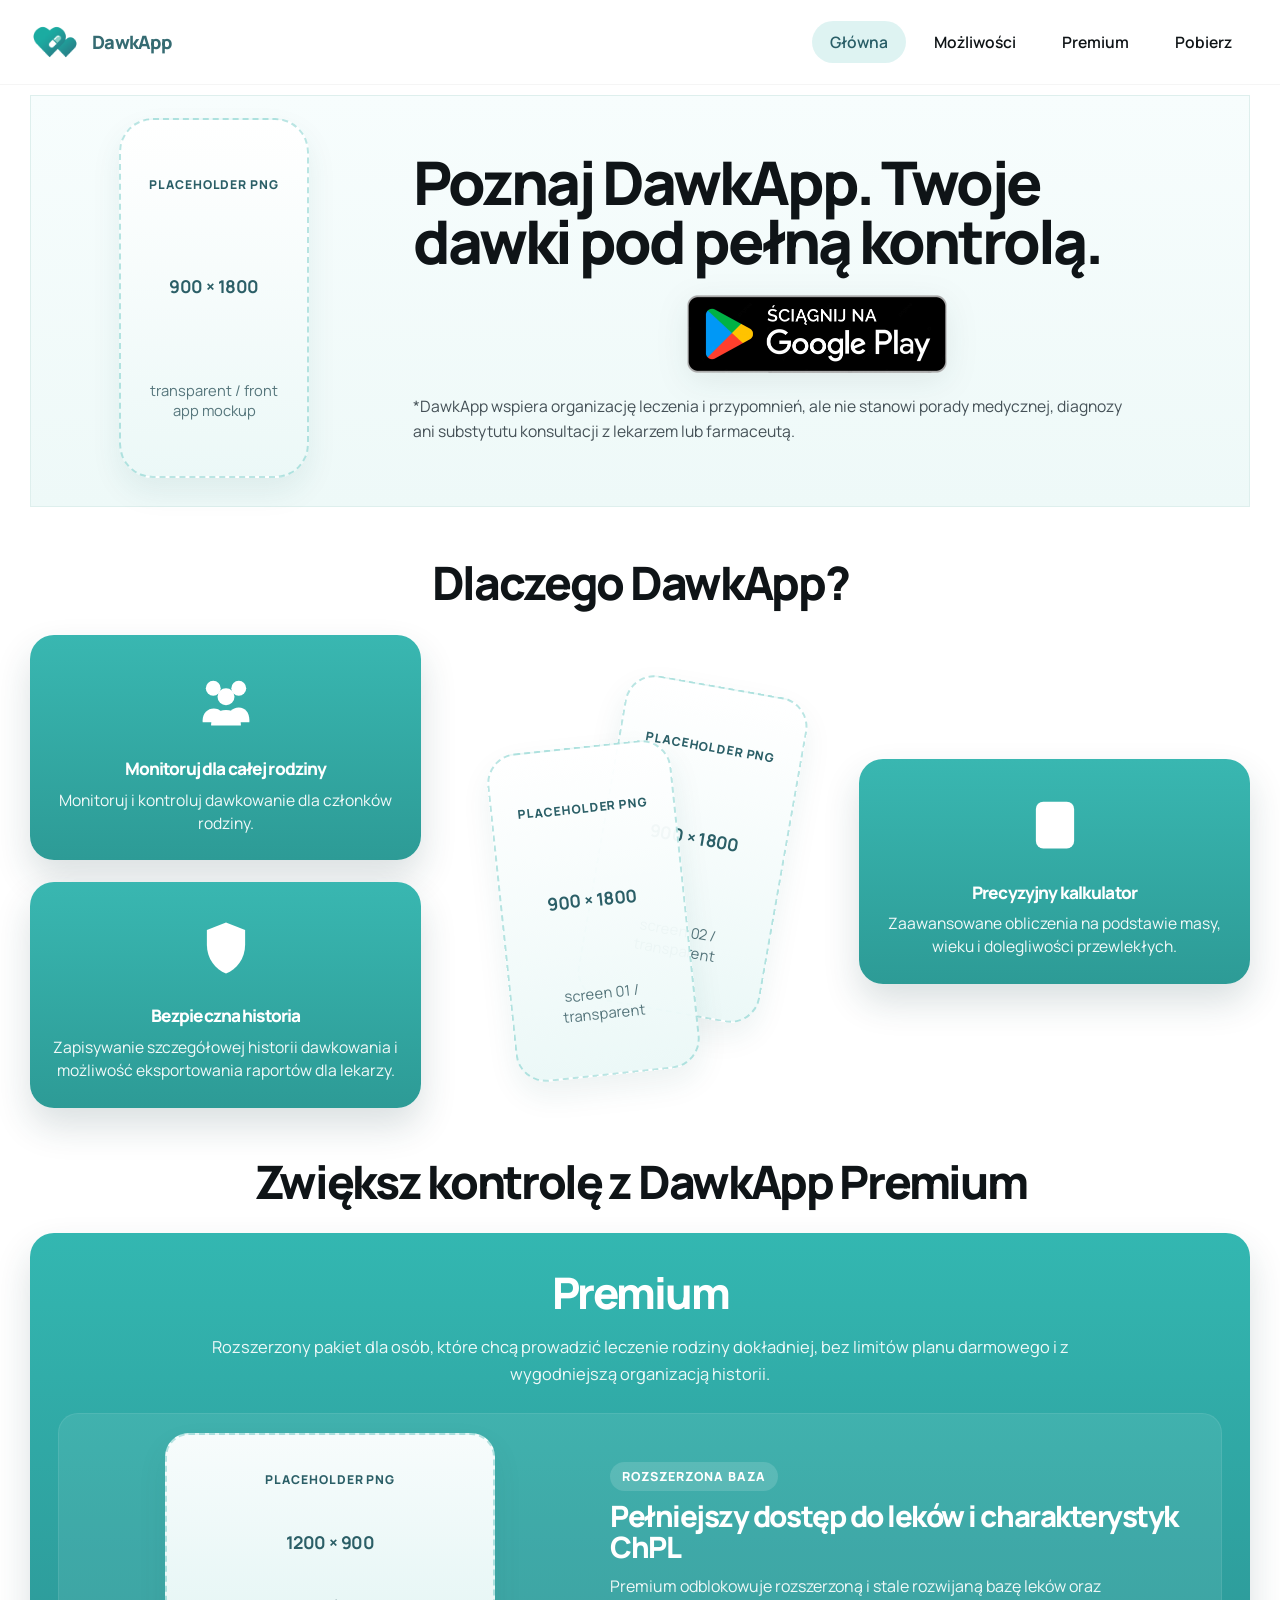
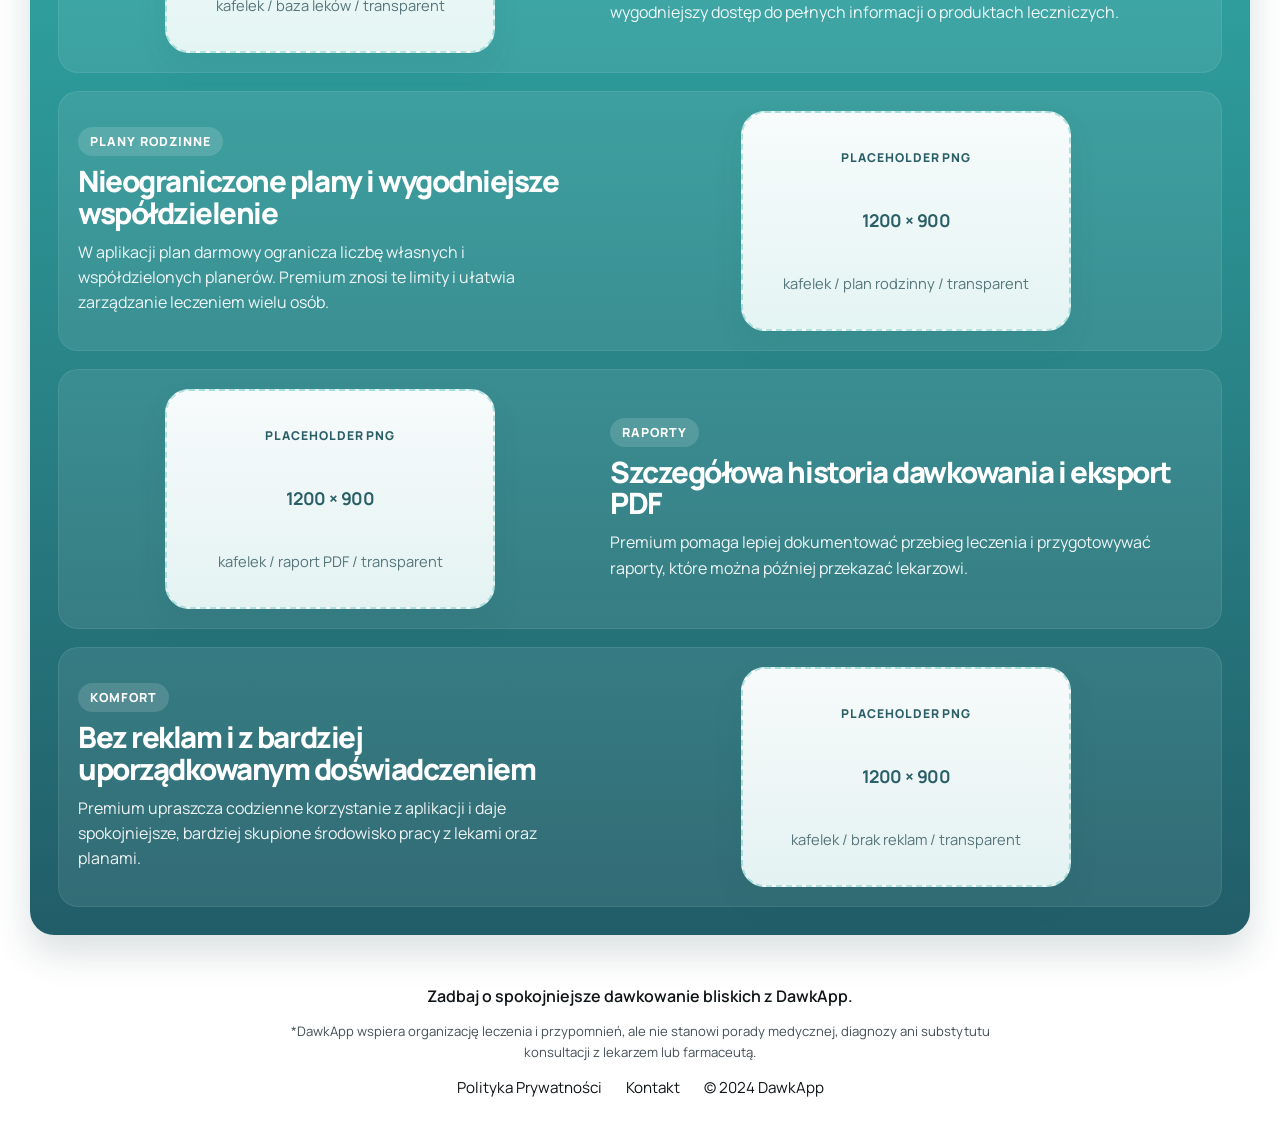
==== commit 858c3393: "Tighten hero badge and update headline" ====
--- a/index.html
+++ b/index.html
@@ -45,7 +45,7 @@
                 </div>
 
                 <div class="hero-copy">
-                    <h1>Poznaj DawkApp. Twoje leki pod pełną kontrolą.</h1>
+                    <h1>Poznaj DawkApp. Twoje dawki pod pełną kontrolą.</h1>
 
                     <a
                         class="store-pill"
--- a/styles.css
+++ b/styles.css
@@ -143,12 +143,14 @@
     display: inline-flex;
     align-items: center;
     justify-content: center;
+    background: transparent;
+    box-shadow: none;
 }
 
 .store-badge-image {
-    width: min(100%, 360px);
+    width: min(100%, 260px);
     height: auto;
-    filter: drop-shadow(0 12px 22px rgba(36, 127, 123, 0.18));
+    filter: drop-shadow(0 8px 16px rgba(18, 32, 37, 0.08));
 }
 
 .hero-note,
@@ -538,9 +540,12 @@
         font-size: clamp(2.2rem, 9vw, 3.2rem);
     }
 
-    .store-pill,
+    .store-pill {
+        width: auto;
+    }
+
     .store-badge-image {
-        width: 100%;
+        width: min(100%, 220px);
     }
 
     .feature-phones {
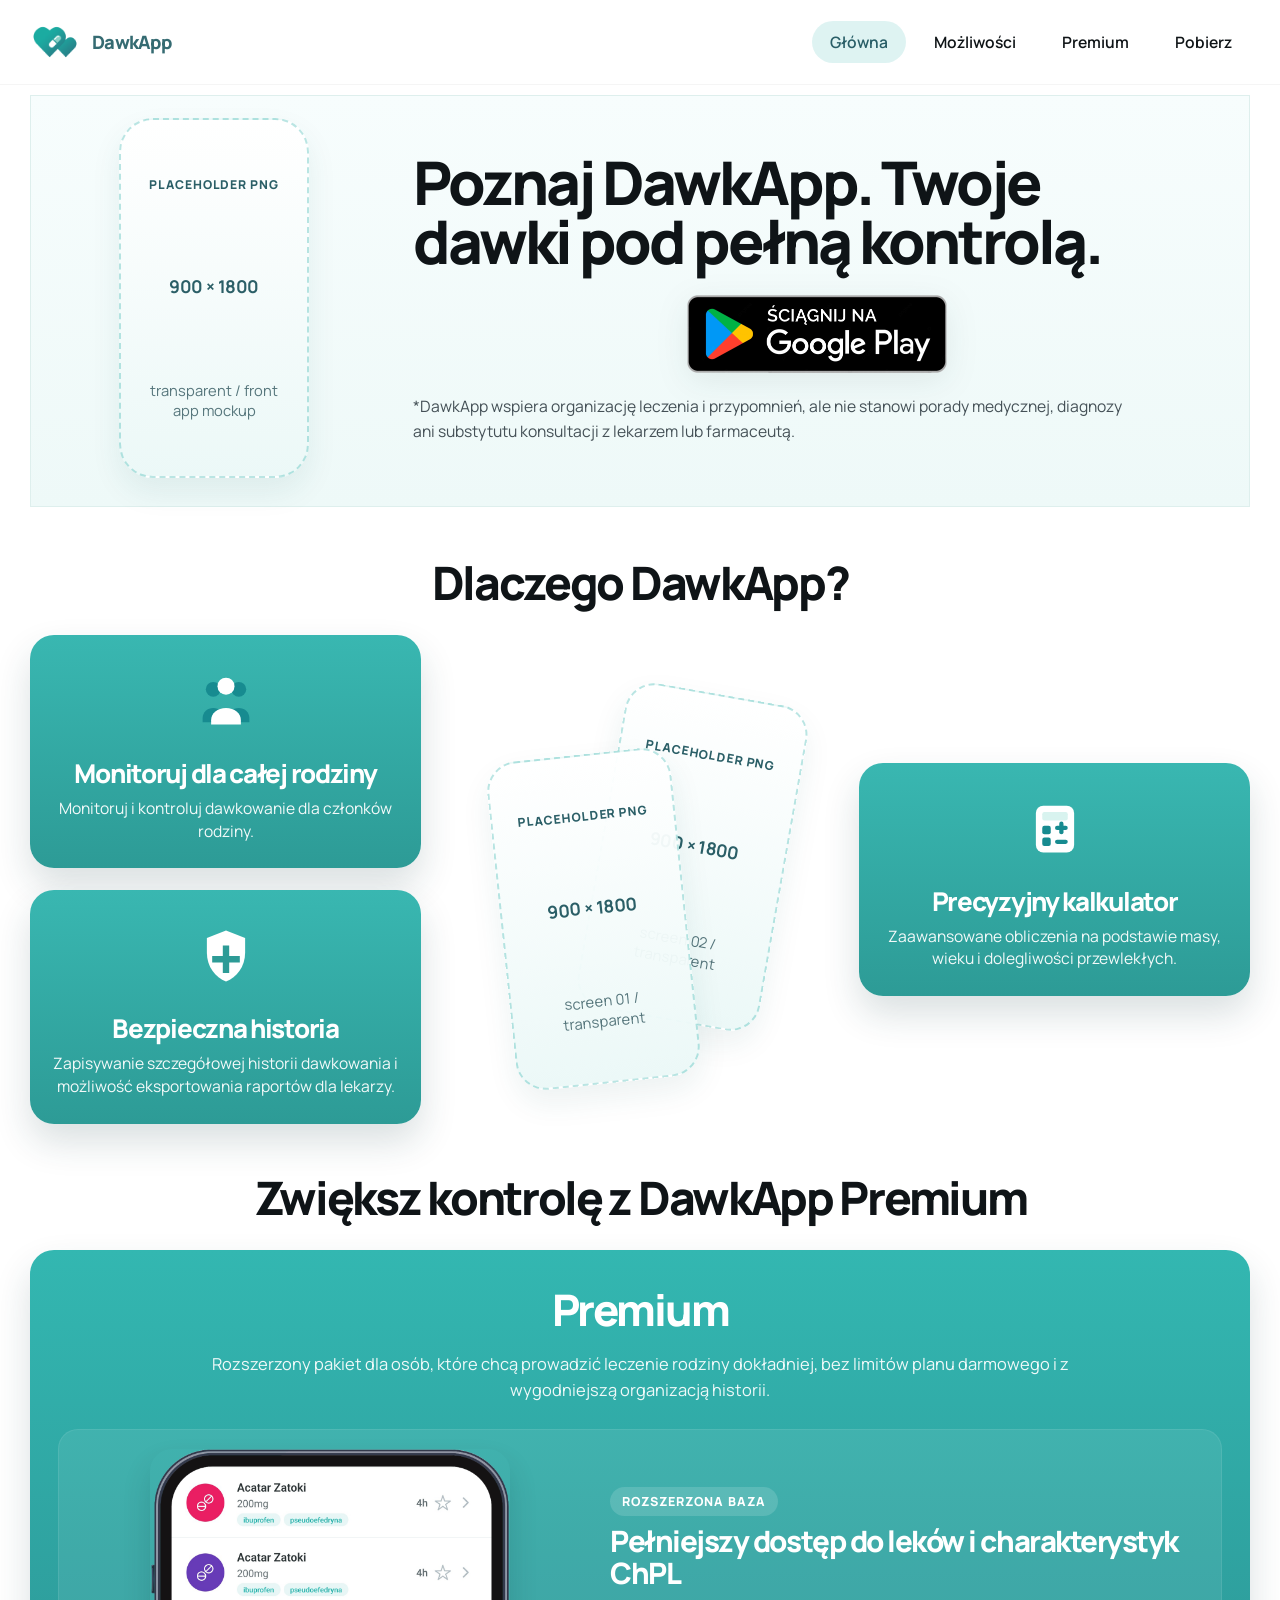
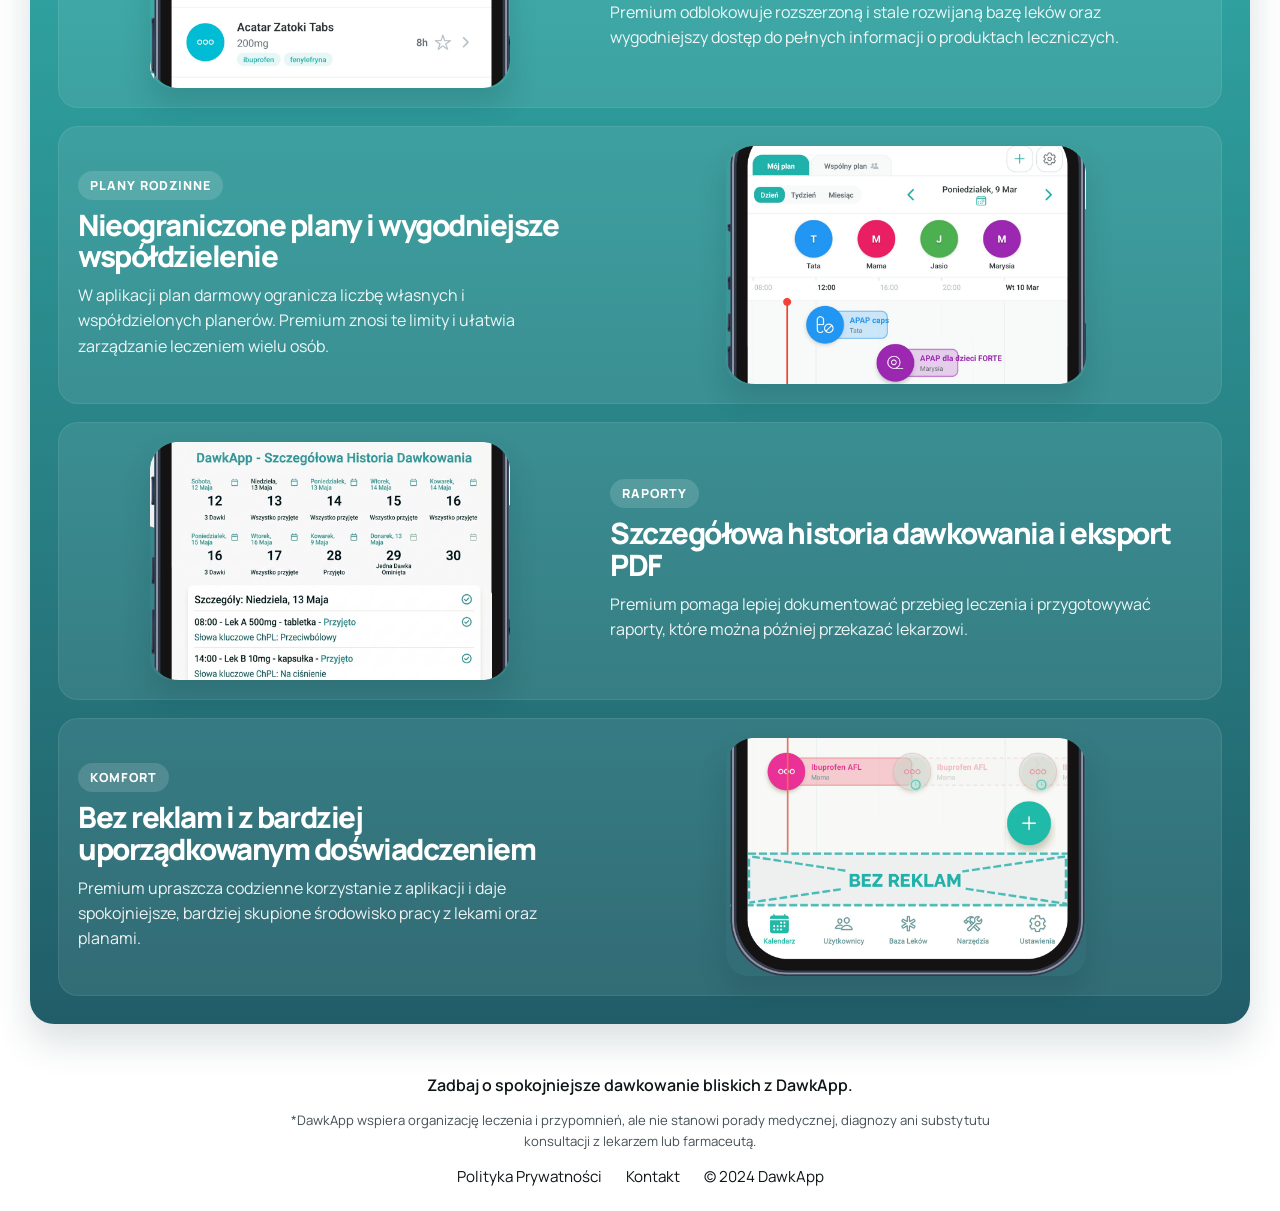
==== commit aa560e31: "Use provided premium artwork placeholders" ====
--- a/index.html
+++ b/index.html
@@ -6,7 +6,7 @@
     <title>DawkApp | Bezpieczne dawkowanie dla rodziny</title>
     <meta
         name="description"
-        content="Poznaj DawkApp. Twoje leki pod pełną kontrolą. Monitorowanie dawek, kalkulator, historia i funkcje Premium dla całej rodziny."
+        content="Poznaj DawkApp. Twoje dawki pod pełną kontrolą. Monitorowanie dawek, kalkulator, historia i funkcje Premium dla całej rodziny."
     >
     <meta name="theme-color" content="#39b0aa">
     <link rel="preconnect" href="https://fonts.googleapis.com">
@@ -78,12 +78,12 @@
                         <article class="feature-card">
                             <div class="feature-icon" aria-hidden="true">
                                 <svg viewBox="0 0 64 64" class="feature-icon-svg">
-                                    <circle cx="20" cy="20" r="7"></circle>
-                                    <circle cx="44" cy="20" r="7"></circle>
-                                    <circle cx="32" cy="28" r="8"></circle>
-                                    <path d="M10 50c0-6.5 4.7-11 10.5-11S31 43.5 31 50v2H10Z"></path>
-                                    <path d="M33 50c0-7.2 5-12 11-12s10 4.8 10 12v2H33Z"></path>
-                                    <path d="M18 54c0-8 5.8-13.5 14-13.5S46 46 46 54v1H18Z"></path>
+                                    <circle cx="20" cy="21" r="7" class="feature-icon-accent"></circle>
+                                    <circle cx="44" cy="21" r="7" class="feature-icon-accent"></circle>
+                                    <circle cx="32" cy="18" r="8" class="feature-icon-main"></circle>
+                                    <path d="M10 48c0-5.6 4.6-9.5 10-9.5s10 3.9 10 9.5v4H10Z" class="feature-icon-accent"></path>
+                                    <path d="M34 48c0-5.6 4.6-9.5 10-9.5s10 3.9 10 9.5v4H34Z" class="feature-icon-accent"></path>
+                                    <path d="M18 50c0-6.8 6-11.5 14-11.5s14 4.7 14 11.5v4H18Z" class="feature-icon-main"></path>
                                 </svg>
                             </div>
                             <h3>Monitoruj dla całej rodziny</h3>
@@ -93,8 +93,8 @@
                         <article class="feature-card">
                             <div class="feature-icon" aria-hidden="true">
                                 <svg viewBox="0 0 64 64" class="feature-icon-svg">
-                                    <path d="M32 8 50 15v14c0 13-8 23.4-18 27-10-3.6-18-14-18-27V15Z"></path>
-                                    <path d="M29 22h6v10h10v6H35v10h-6V38H19v-6h10Z"></path>
+                                    <path d="M32 8 50 15v14c0 13-8 23.4-18 27-10-3.6-18-14-18-27V15Z" class="feature-icon-main"></path>
+                                    <path d="M29 22h6v10h10v6H35v10h-6V38H19v-6h10Z" class="feature-icon-cutout"></path>
                                 </svg>
                             </div>
                             <h3>Bezpieczna historia</h3>
@@ -118,13 +118,13 @@
                     <article class="feature-card">
                         <div class="feature-icon" aria-hidden="true">
                             <svg viewBox="0 0 64 64" class="feature-icon-svg">
-                                <rect x="14" y="10" width="36" height="44" rx="7"></rect>
-                                <rect x="20" y="16" width="24" height="8" rx="2"></rect>
-                                <rect x="20" y="29" width="8" height="8" rx="2"></rect>
-                                <rect x="20" y="40" width="8" height="8" rx="2"></rect>
-                                <rect x="32" y="29" width="12" height="4" rx="2"></rect>
-                                <rect x="36" y="25" width="4" height="12" rx="2"></rect>
-                                <rect x="32" y="42" width="12" height="4" rx="2"></rect>
+                                <rect x="14" y="10" width="36" height="44" rx="7" class="feature-icon-main"></rect>
+                                <rect x="20" y="16" width="24" height="8" rx="2" class="feature-icon-screen"></rect>
+                                <rect x="20" y="29" width="8" height="8" rx="2" class="feature-icon-accent"></rect>
+                                <rect x="20" y="40" width="8" height="8" rx="2" class="feature-icon-accent"></rect>
+                                <rect x="32" y="29" width="12" height="4" rx="2" class="feature-icon-accent"></rect>
+                                <rect x="36" y="25" width="4" height="12" rx="2" class="feature-icon-accent"></rect>
+                                <rect x="32" y="42" width="12" height="4" rx="2" class="feature-icon-accent"></rect>
                             </svg>
                         </div>
                         <h3>Precyzyjny kalkulator</h3>
@@ -148,11 +148,11 @@
                     <div class="premium-story">
                         <article class="premium-row">
                             <div class="premium-media">
-                                <div class="art-placeholder art-wide">
-                                    <span class="art-label">Placeholder PNG</span>
-                                    <strong>1200 × 900</strong>
-                                    <span>kafelek / baza leków / transparent</span>
-                                </div>
+                                <img
+                                    src="user_Folder/placeholder_premium_01.png"
+                                    alt="Grafika Premium: rozszerzona baza leków"
+                                    class="premium-media-image"
+                                >
                             </div>
                             <div class="premium-copy">
                                 <span class="premium-tag">Rozszerzona baza</span>
@@ -166,11 +166,11 @@
 
                         <article class="premium-row premium-row-reverse">
                             <div class="premium-media">
-                                <div class="art-placeholder art-wide">
-                                    <span class="art-label">Placeholder PNG</span>
-                                    <strong>1200 × 900</strong>
-                                    <span>kafelek / plan rodzinny / transparent</span>
-                                </div>
+                                <img
+                                    src="user_Folder/placeholder_premium_02.png"
+                                    alt="Grafika Premium: plany rodzinne"
+                                    class="premium-media-image"
+                                >
                             </div>
                             <div class="premium-copy">
                                 <span class="premium-tag">Plany rodzinne</span>
@@ -184,11 +184,11 @@
 
                         <article class="premium-row">
                             <div class="premium-media">
-                                <div class="art-placeholder art-wide">
-                                    <span class="art-label">Placeholder PNG</span>
-                                    <strong>1200 × 900</strong>
-                                    <span>kafelek / raport PDF / transparent</span>
-                                </div>
+                                <img
+                                    src="user_Folder/placeholder_premium_03.png"
+                                    alt="Grafika Premium: raporty PDF"
+                                    class="premium-media-image"
+                                >
                             </div>
                             <div class="premium-copy">
                                 <span class="premium-tag">Raporty</span>
@@ -202,11 +202,11 @@
 
                         <article class="premium-row premium-row-reverse">
                             <div class="premium-media">
-                                <div class="art-placeholder art-wide">
-                                    <span class="art-label">Placeholder PNG</span>
-                                    <strong>1200 × 900</strong>
-                                    <span>kafelek / brak reklam / transparent</span>
-                                </div>
+                                <img
+                                    src="user_Folder/placeholder_premium_04.png"
+                                    alt="Grafika Premium: komfort korzystania"
+                                    class="premium-media-image"
+                                >
                             </div>
                             <div class="premium-copy">
                                 <span class="premium-tag">Komfort</span>
--- a/styles.css
+++ b/styles.css
@@ -143,6 +143,8 @@
     display: inline-flex;
     align-items: center;
     justify-content: center;
+    align-self: flex-start;
+    margin: 0;
     background: transparent;
     box-shadow: none;
 }
@@ -209,13 +211,28 @@
 .feature-icon-svg {
     width: 68px;
     height: 68px;
+}
+
+.feature-icon-main {
     fill: #ffffff;
+}
+
+.feature-icon-accent {
+    fill: #178b90;
+}
+
+.feature-icon-screen {
+    fill: #d8f3ef;
+}
+
+.feature-icon-cutout {
+    fill: #2d9b96;
 }
 
 .feature-card h3 {
     margin-bottom: 10px;
-    font-size: 1.08rem;
-    line-height: 1.15;
+    font-size: 1.62rem;
+    line-height: 1.08;
 }
 
 .feature-card p {
@@ -343,6 +360,13 @@
     justify-content: center;
 }
 
+.premium-media-image {
+    width: min(100%, 360px);
+    height: auto;
+    border-radius: 22px;
+    box-shadow: 0 16px 28px rgba(15, 43, 49, 0.16);
+}
+
 .art-wide {
     width: min(100%, 330px);
     min-height: 220px;
@@ -569,6 +593,10 @@
     .policy-card {
         padding: 22px;
     }
+
+    .premium-media-image {
+        width: min(100%, 320px);
+    }
 }
 
 @media (max-width: 520px) {
@@ -589,6 +617,10 @@
     .feature-icon-svg {
         width: 56px;
         height: 56px;
+    }
+
+    .feature-card h3 {
+        font-size: 1.38rem;
     }
 
     .art-phone {
@@ -623,4 +655,8 @@
     .art-wide {
         min-height: 190px;
     }
-}
+
+    .premium-media-image {
+        width: min(100%, 280px);
+    }
+}
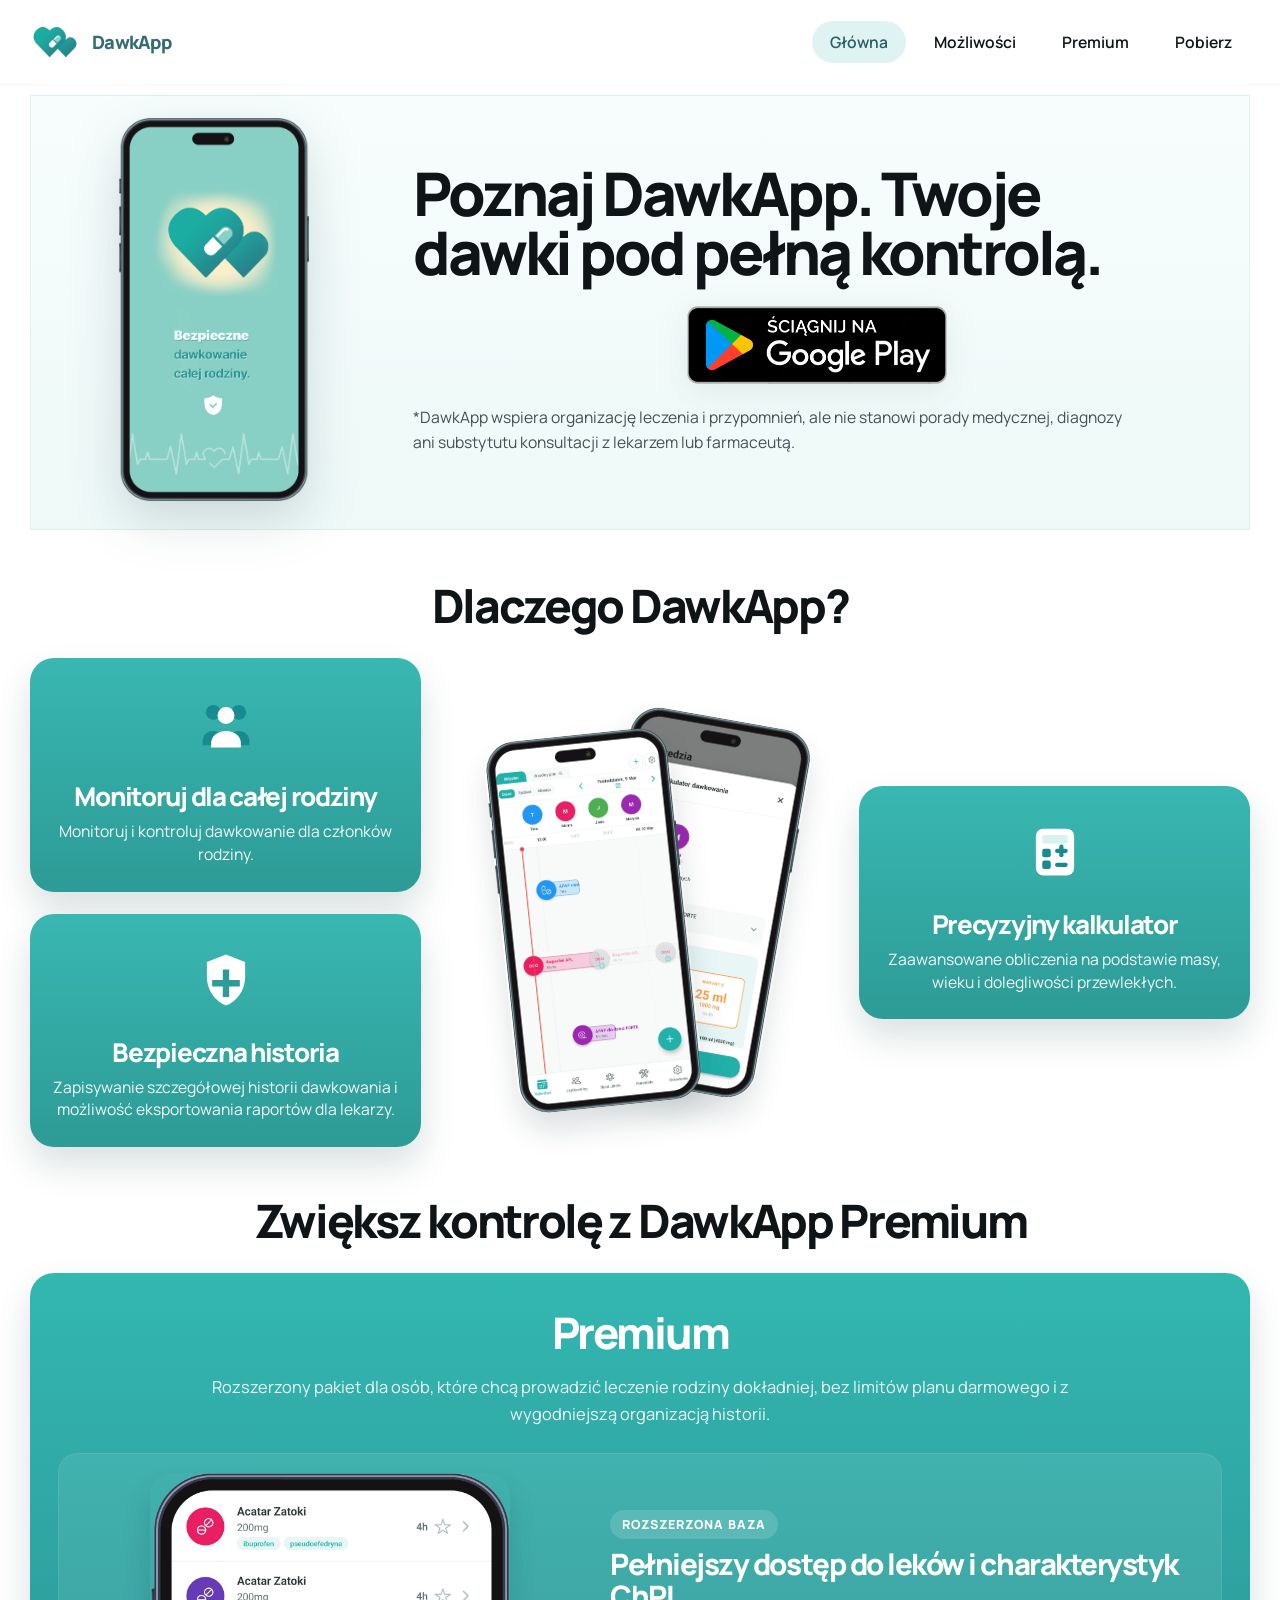
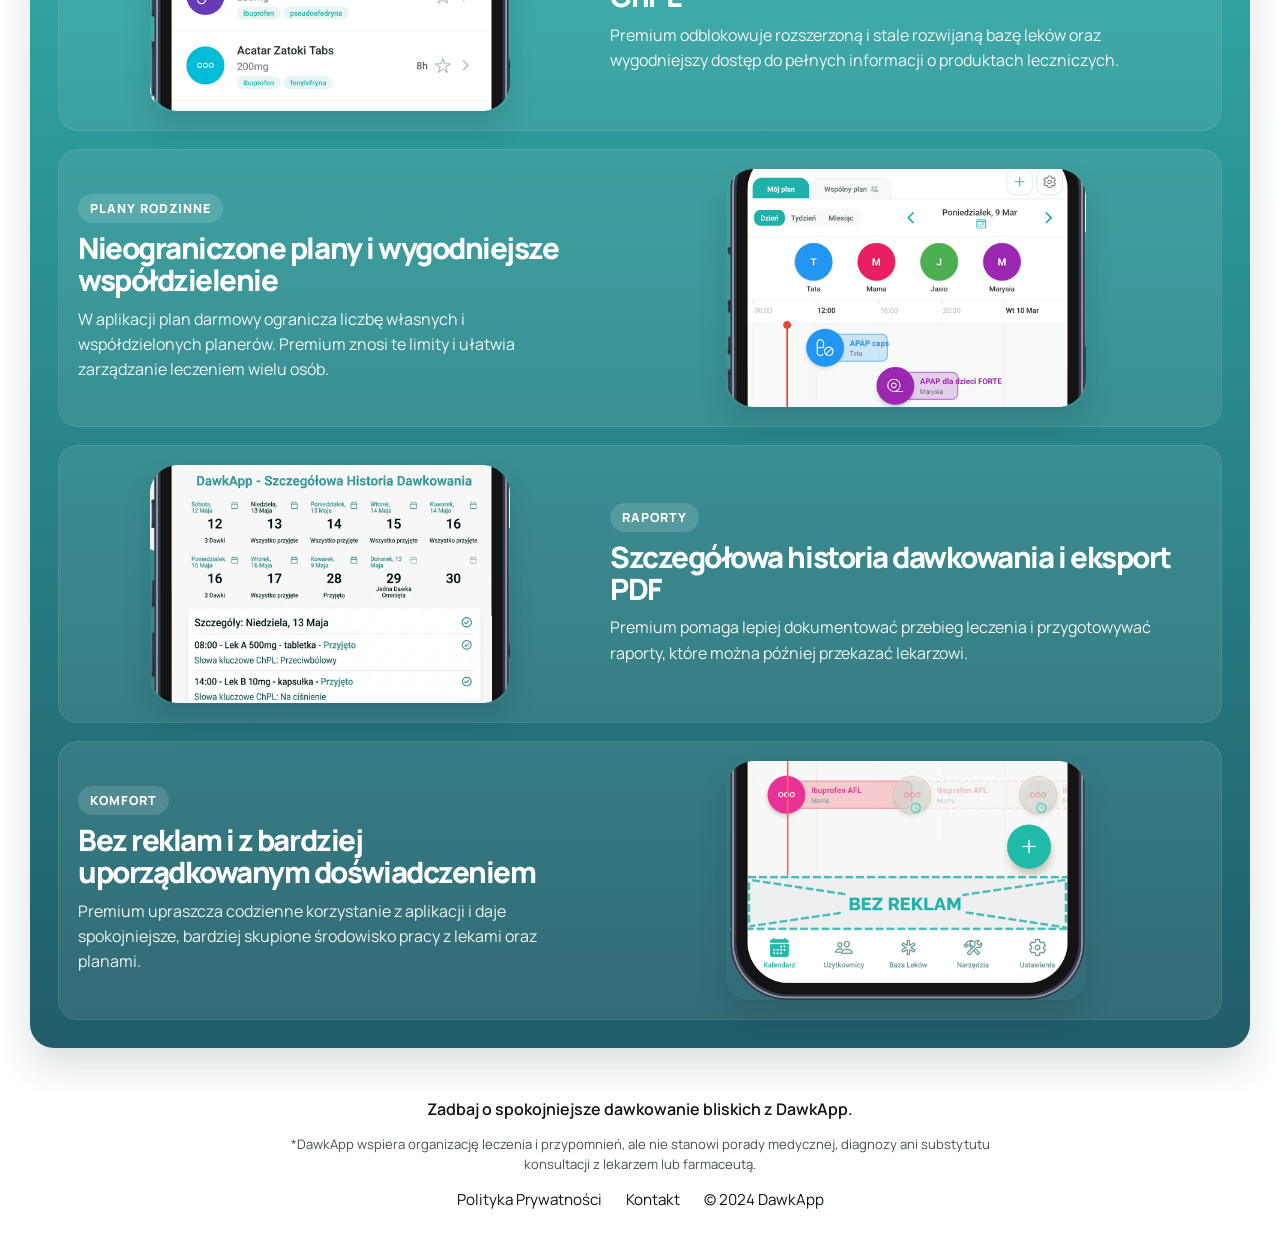
==== commit 6b5e3b2c: "Use provided hero and feature placeholders" ====
--- a/index.html
+++ b/index.html
@@ -37,11 +37,11 @@
         <section class="hero-section">
             <div class="shell hero-card">
                 <div class="hero-visual">
-                    <div class="art-placeholder art-phone" aria-label="Placeholder grafiki telefonu">
-                        <span class="art-label">Placeholder PNG</span>
-                        <strong>900 × 1800</strong>
-                        <span>transparent / front app mockup</span>
-                    </div>
+                    <img
+                        src="user_Folder/placeholder_top.png"
+                        alt="Grafika główna aplikacji DawkApp"
+                        class="hero-art-image"
+                    >
                 </div>
 
                 <div class="hero-copy">
@@ -80,7 +80,7 @@
                                 <svg viewBox="0 0 64 64" class="feature-icon-svg">
                                     <circle cx="20" cy="21" r="7" class="feature-icon-accent"></circle>
                                     <circle cx="44" cy="21" r="7" class="feature-icon-accent"></circle>
-                                    <circle cx="32" cy="18" r="8" class="feature-icon-main"></circle>
+                                    <circle cx="32" cy="24" r="8" class="feature-icon-main"></circle>
                                     <path d="M10 48c0-5.6 4.6-9.5 10-9.5s10 3.9 10 9.5v4H10Z" class="feature-icon-accent"></path>
                                     <path d="M34 48c0-5.6 4.6-9.5 10-9.5s10 3.9 10 9.5v4H34Z" class="feature-icon-accent"></path>
                                     <path d="M18 50c0-6.8 6-11.5 14-11.5s14 4.7 14 11.5v4H18Z" class="feature-icon-main"></path>
@@ -102,17 +102,17 @@
                         </article>
                     </div>
 
-                    <div class="feature-phones" aria-label="Placeholder pod ekrany aplikacji">
-                        <div class="art-placeholder art-screen art-screen-front">
-                            <span class="art-label">Placeholder PNG</span>
-                            <strong>900 × 1800</strong>
-                            <span>screen 01 / transparent</span>
-                        </div>
-                        <div class="art-placeholder art-screen art-screen-back">
-                            <span class="art-label">Placeholder PNG</span>
-                            <strong>900 × 1800</strong>
-                            <span>screen 02 / transparent</span>
-                        </div>
+                    <div class="feature-phones" aria-label="Podgląd ekranów aplikacji">
+                        <img
+                            src="user_Folder/placeholder_1of2.png"
+                            alt="Grafika ekranu aplikacji DawkApp 1"
+                            class="feature-art-image art-screen art-screen-front"
+                        >
+                        <img
+                            src="user_Folder/placeholder_2of2.png"
+                            alt="Grafika ekranu aplikacji DawkApp 2"
+                            class="feature-art-image art-screen art-screen-back"
+                        >
                     </div>
 
                     <article class="feature-card">
--- a/styles.css
+++ b/styles.css
@@ -283,11 +283,22 @@
     border-radius: 34px;
 }
 
+.hero-art-image {
+    width: min(100%, 190px);
+    height: auto;
+    margin: 0 auto;
+    filter: drop-shadow(0 18px 26px rgba(15, 43, 49, 0.16));
+}
+
 .art-screen {
     position: absolute;
     width: 185px;
     min-height: 330px;
     border-radius: 30px;
+}
+
+.feature-art-image {
+    box-shadow: 0 18px 30px rgba(15, 43, 49, 0.14);
 }
 
 .art-screen-front {
@@ -629,6 +640,10 @@
         border-radius: 28px;
     }
 
+    .hero-art-image {
+        width: min(100%, 160px);
+    }
+
     .feature-card {
         min-height: 0;
     }
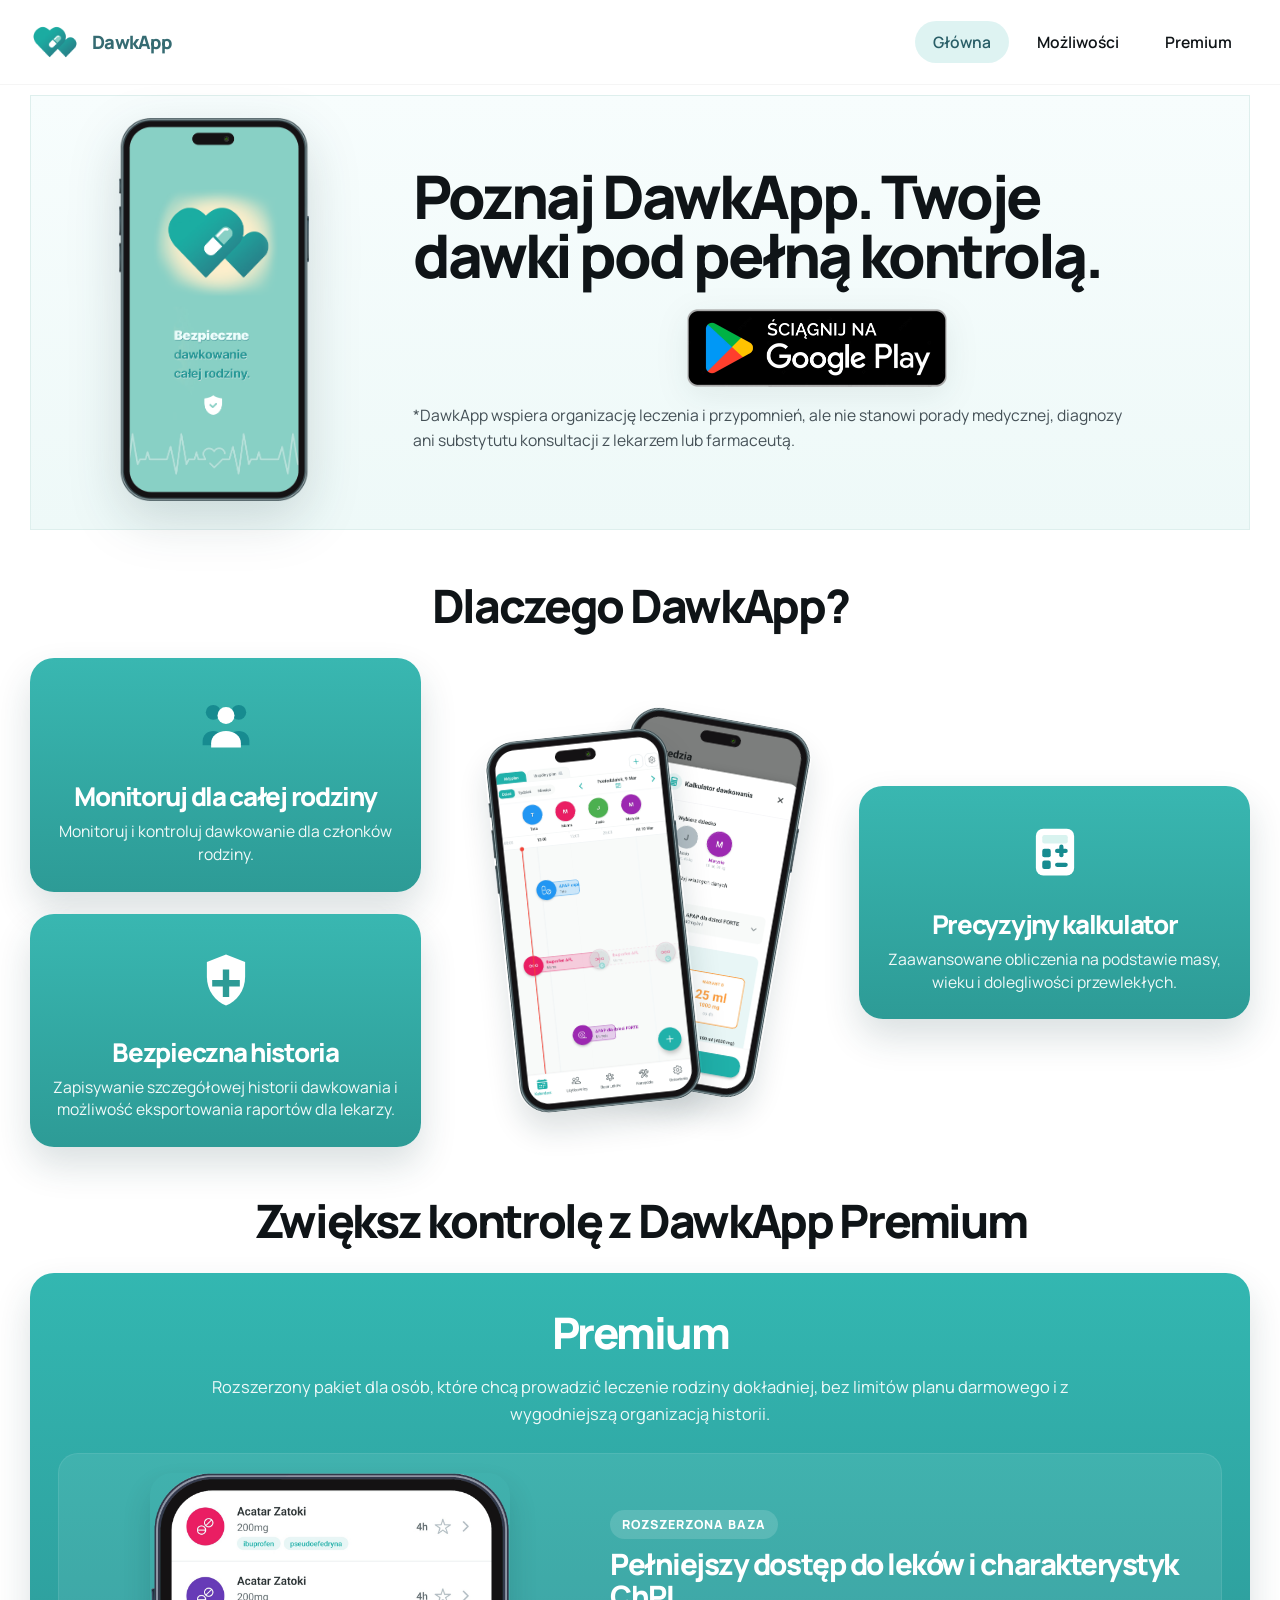
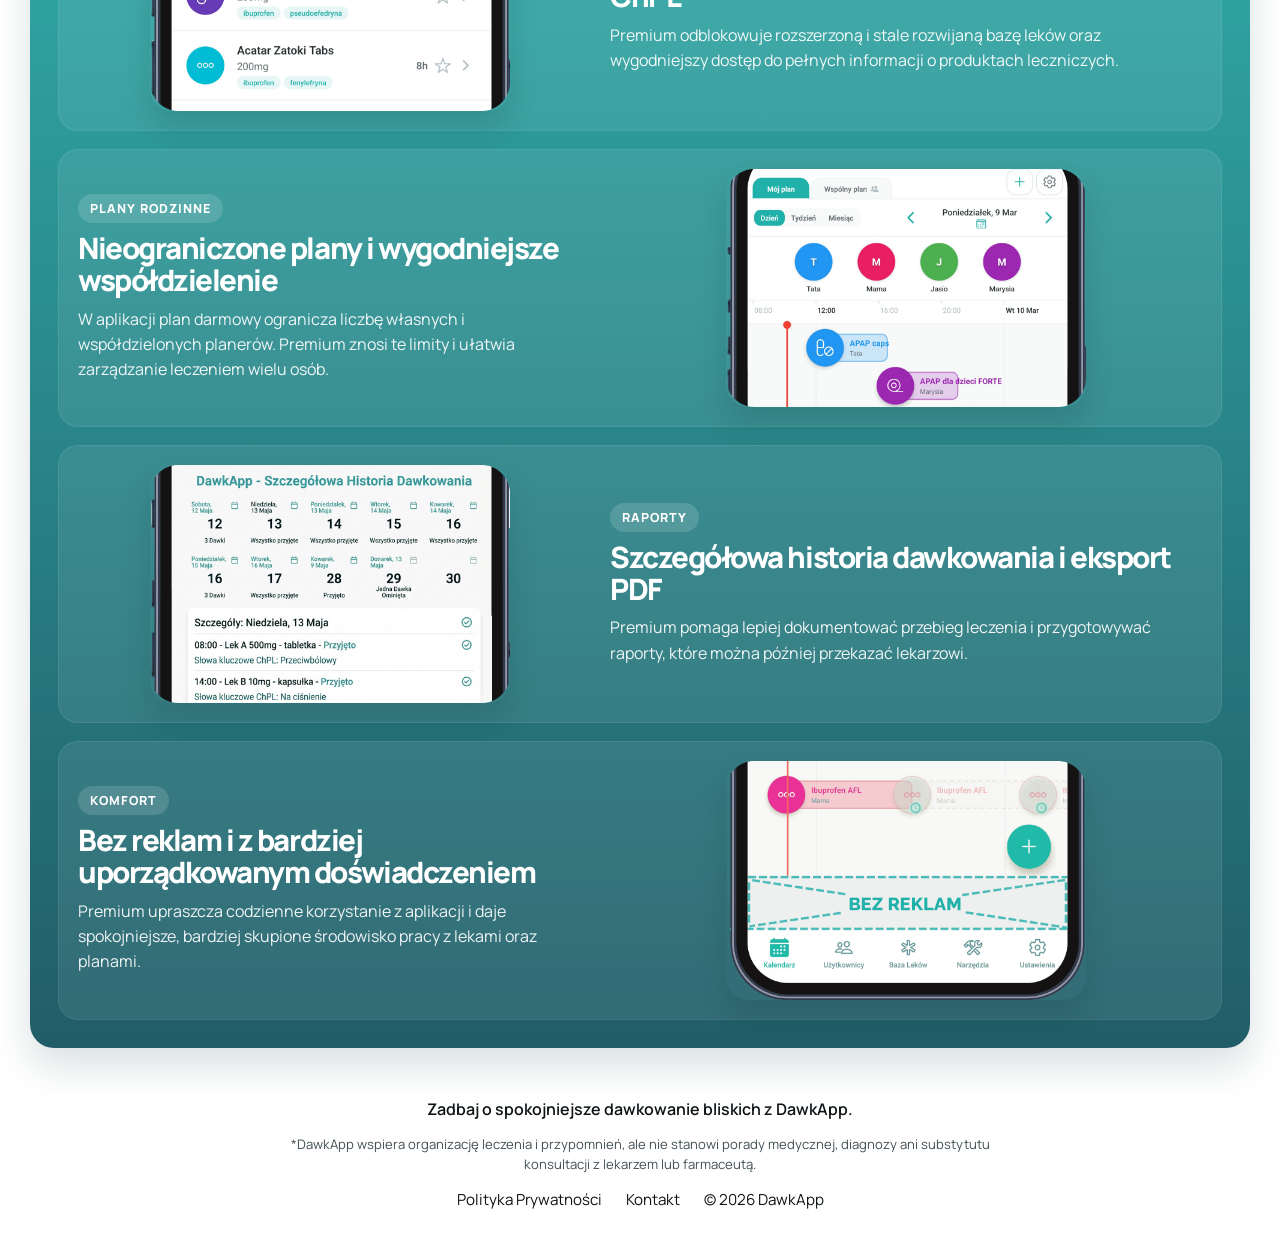
==== commit 0c6db845: "Refine hero alignment and update footer year" ====
--- a/index.html
+++ b/index.html
@@ -28,7 +28,6 @@
                 <a href="#top" class="is-active">Główna</a>
                 <a href="#mozliwosci">Możliwości</a>
                 <a href="#premium">Premium</a>
-                <a href="#top">Pobierz</a>
             </nav>
         </div>
     </header>
@@ -233,7 +232,7 @@
             <div class="footer-links">
                 <a href="privacy.html">Polityka Prywatności</a>
                 <a href="mailto:cjdevski@gmail.com">Kontakt</a>
-                <span>© 2024 DawkApp</span>
+                <span>© 2026 DawkApp</span>
             </div>
         </div>
     </footer>
--- a/styles.css
+++ b/styles.css
@@ -132,6 +132,12 @@
     letter-spacing: -0.05em;
 }
 
+.hero-copy {
+    display: flex;
+    flex-direction: column;
+    align-items: flex-start;
+}
+
 .hero-copy h1 {
     max-width: 720px;
     margin-bottom: 24px;
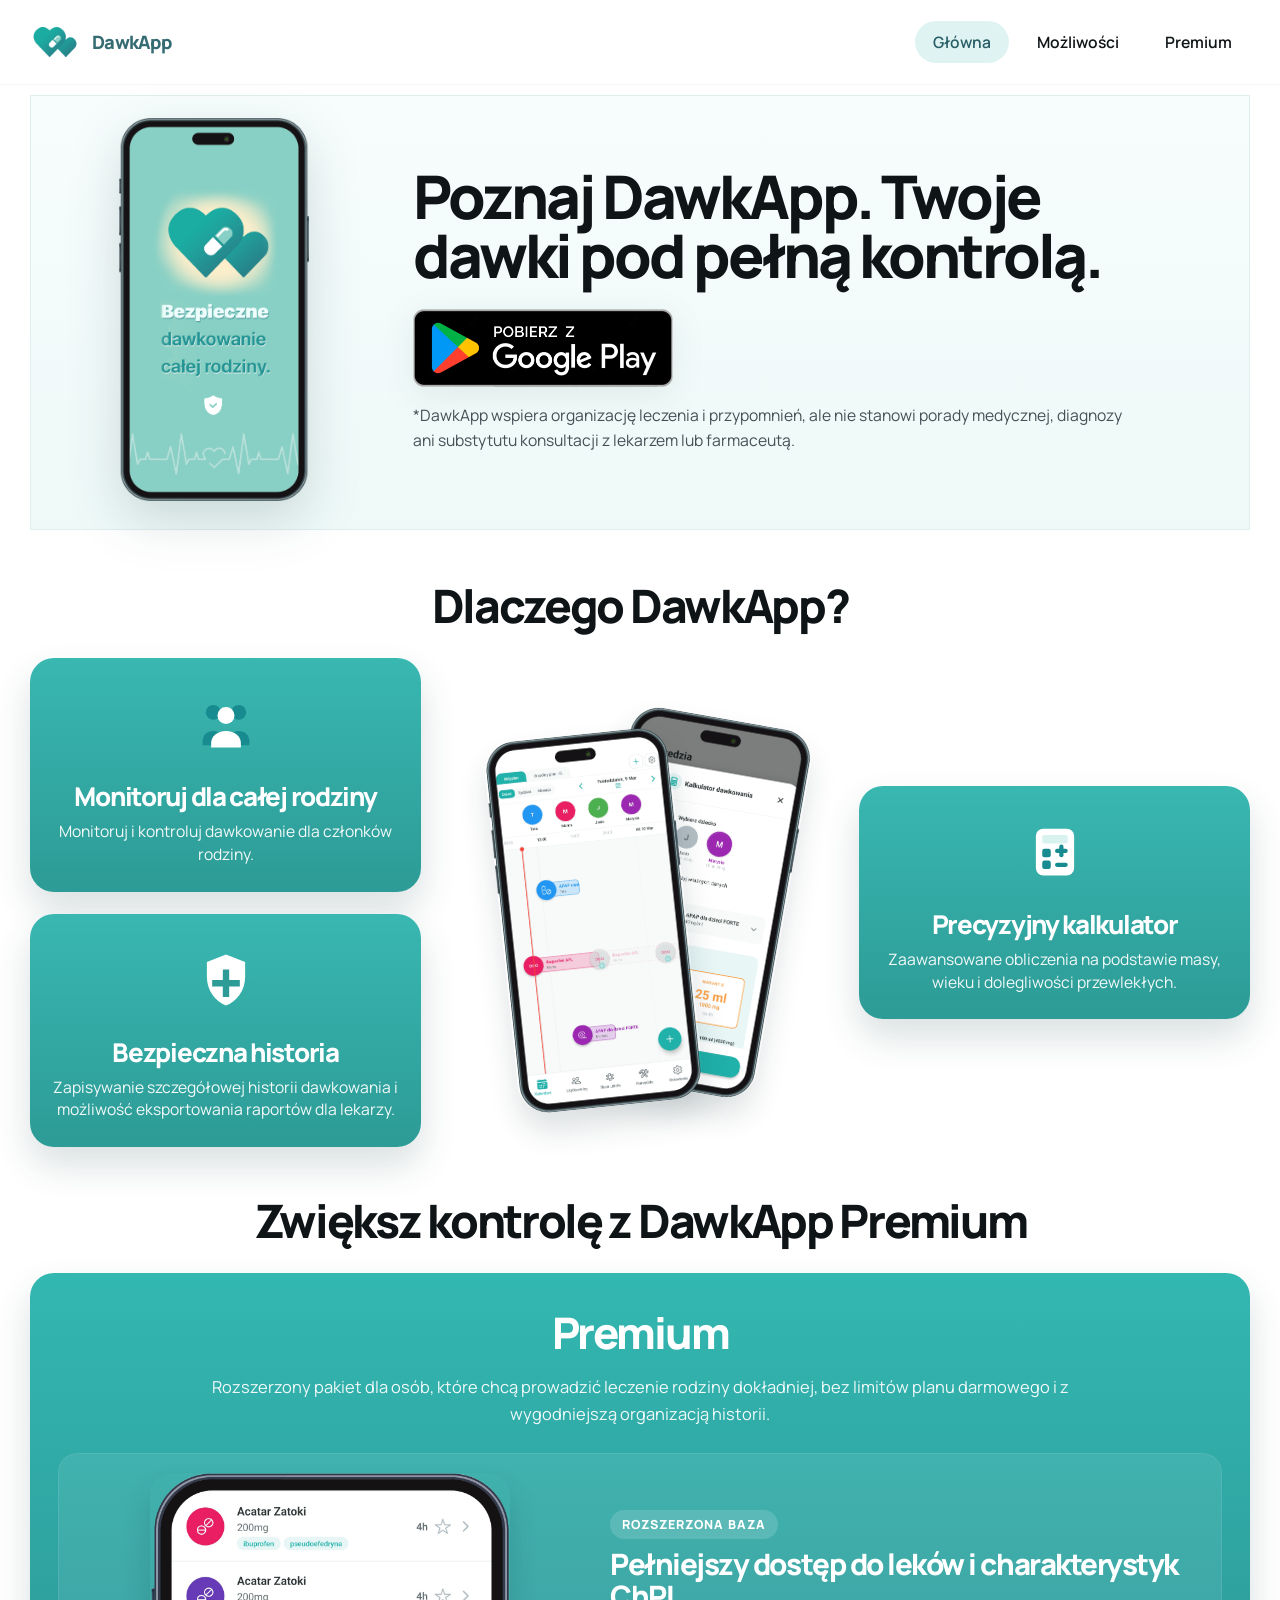
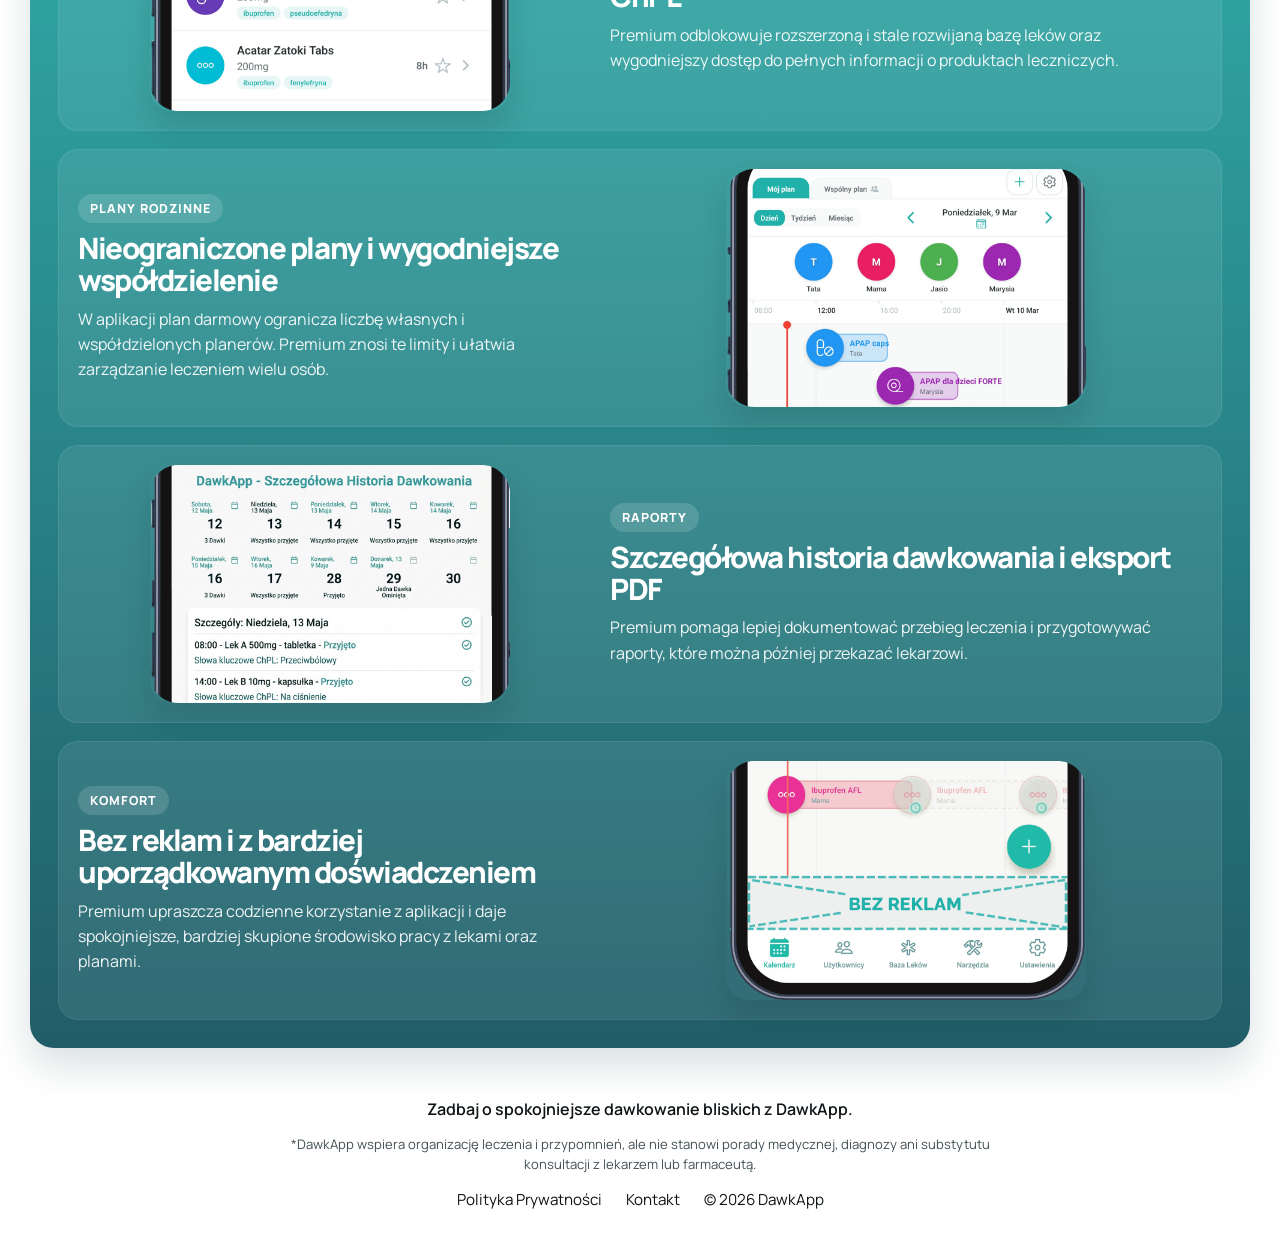
==== commit 57420594: "Add sitemap and SEO metadata" ====
--- a/index.html
+++ b/index.html
@@ -8,13 +8,36 @@
         name="description"
         content="Poznaj DawkApp. Twoje dawki pod pełną kontrolą. Monitorowanie dawek, kalkulator, historia i funkcje Premium dla całej rodziny."
     >
+    <meta name="robots" content="index, follow">
     <meta name="theme-color" content="#39b0aa">
+    <link rel="canonical" href="https://dawkapp.pl/">
+    <meta property="og:locale" content="pl_PL">
+    <meta property="og:type" content="website">
+    <meta property="og:site_name" content="DawkApp">
+    <meta property="og:title" content="DawkApp | Bezpieczne dawkowanie dla rodziny">
+    <meta property="og:description" content="Poznaj DawkApp. Twoje dawki pod pelna kontrola. Monitorowanie dawek, kalkulator, historia i funkcje Premium dla calej rodziny.">
+    <meta property="og:url" content="https://dawkapp.pl/">
+    <meta property="og:image" content="https://dawkapp.pl/assets/logo.png">
+    <meta name="twitter:card" content="summary_large_image">
+    <meta name="twitter:title" content="DawkApp | Bezpieczne dawkowanie dla rodziny">
+    <meta name="twitter:description" content="Poznaj DawkApp. Twoje dawki pod pelna kontrola. Monitorowanie dawek, kalkulator, historia i funkcje Premium dla calej rodziny.">
+    <meta name="twitter:image" content="https://dawkapp.pl/assets/logo.png">
     <link rel="preconnect" href="https://fonts.googleapis.com">
     <link rel="preconnect" href="https://fonts.gstatic.com" crossorigin>
     <link href="https://fonts.googleapis.com/css2?family=Manrope:wght@400;500;700;800&display=swap" rel="stylesheet">
     <link rel="icon" type="image/png" href="assets/logo.png">
     <link rel="apple-touch-icon" href="assets/logo.png">
     <link rel="stylesheet" href="styles.css">
+    <script type="application/ld+json">
+        {
+            "@context": "https://schema.org",
+            "@type": "WebSite",
+            "name": "DawkApp",
+            "url": "https://dawkapp.pl/",
+            "inLanguage": "pl-PL",
+            "description": "Aplikacja do monitorowania dawkowania, historii przyjec i organizacji leczenia calej rodziny."
+        }
+    </script>
 </head>
 <body>
     <header class="site-header">
--- a/styles.css
+++ b/styles.css
@@ -136,10 +136,13 @@
     display: flex;
     flex-direction: column;
     align-items: flex-start;
+    justify-self: start;
+    width: 100%;
+    max-width: 720px;
+    text-align: left;
 }
 
 .hero-copy h1 {
-    max-width: 720px;
     margin-bottom: 24px;
     font-size: clamp(2.5rem, 4.7vw, 4.35rem);
     line-height: 0.98;
@@ -148,7 +151,7 @@
 .store-pill {
     display: inline-flex;
     align-items: center;
-    justify-content: center;
+    justify-content: flex-start;
     align-self: flex-start;
     margin: 0;
     background: transparent;
@@ -533,6 +536,20 @@
         display: flex;
         flex-direction: column;
         align-items: center;
+        justify-self: center;
+        text-align: center;
+    }
+
+    .store-pill {
+        align-self: center;
+        margin-left: auto;
+        margin-right: auto;
+    }
+
+    .store-badge-image {
+        display: block;
+        margin-left: auto;
+        margin-right: auto;
     }
 
     .feature-phones {
